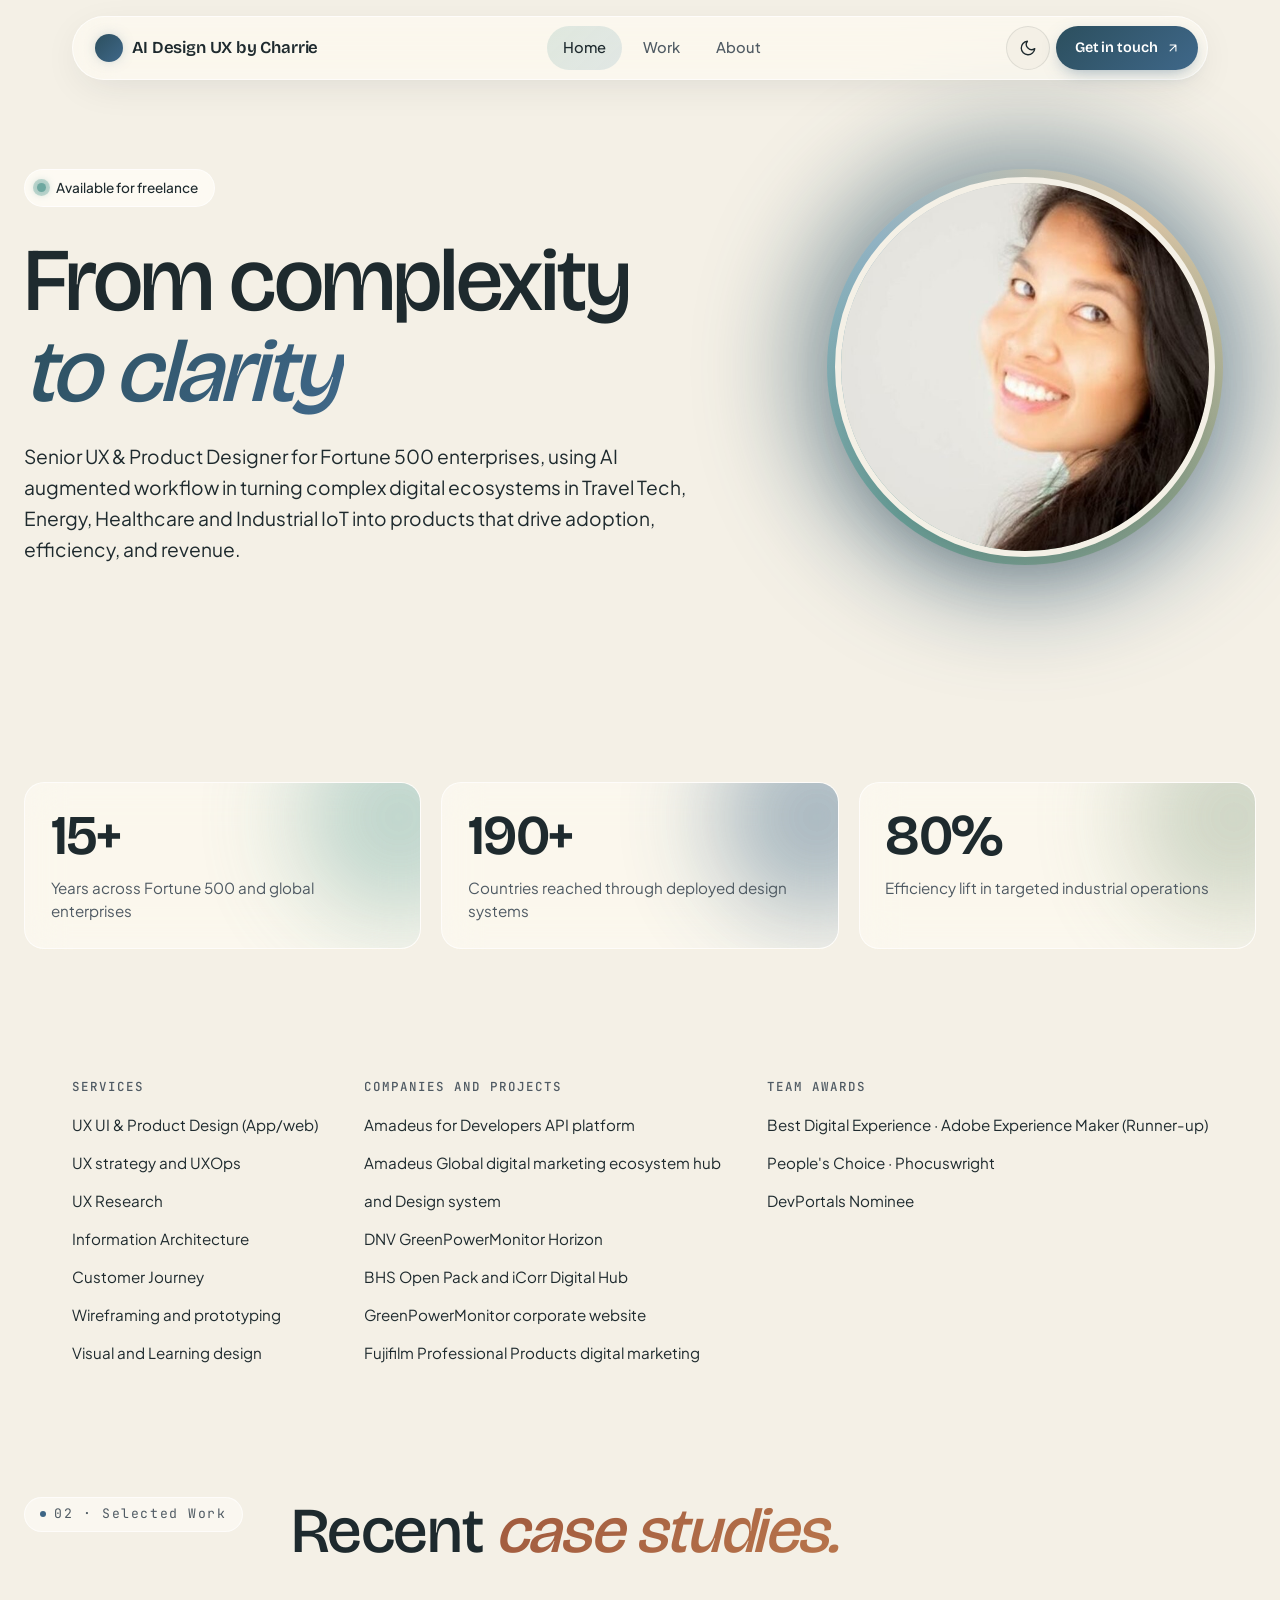
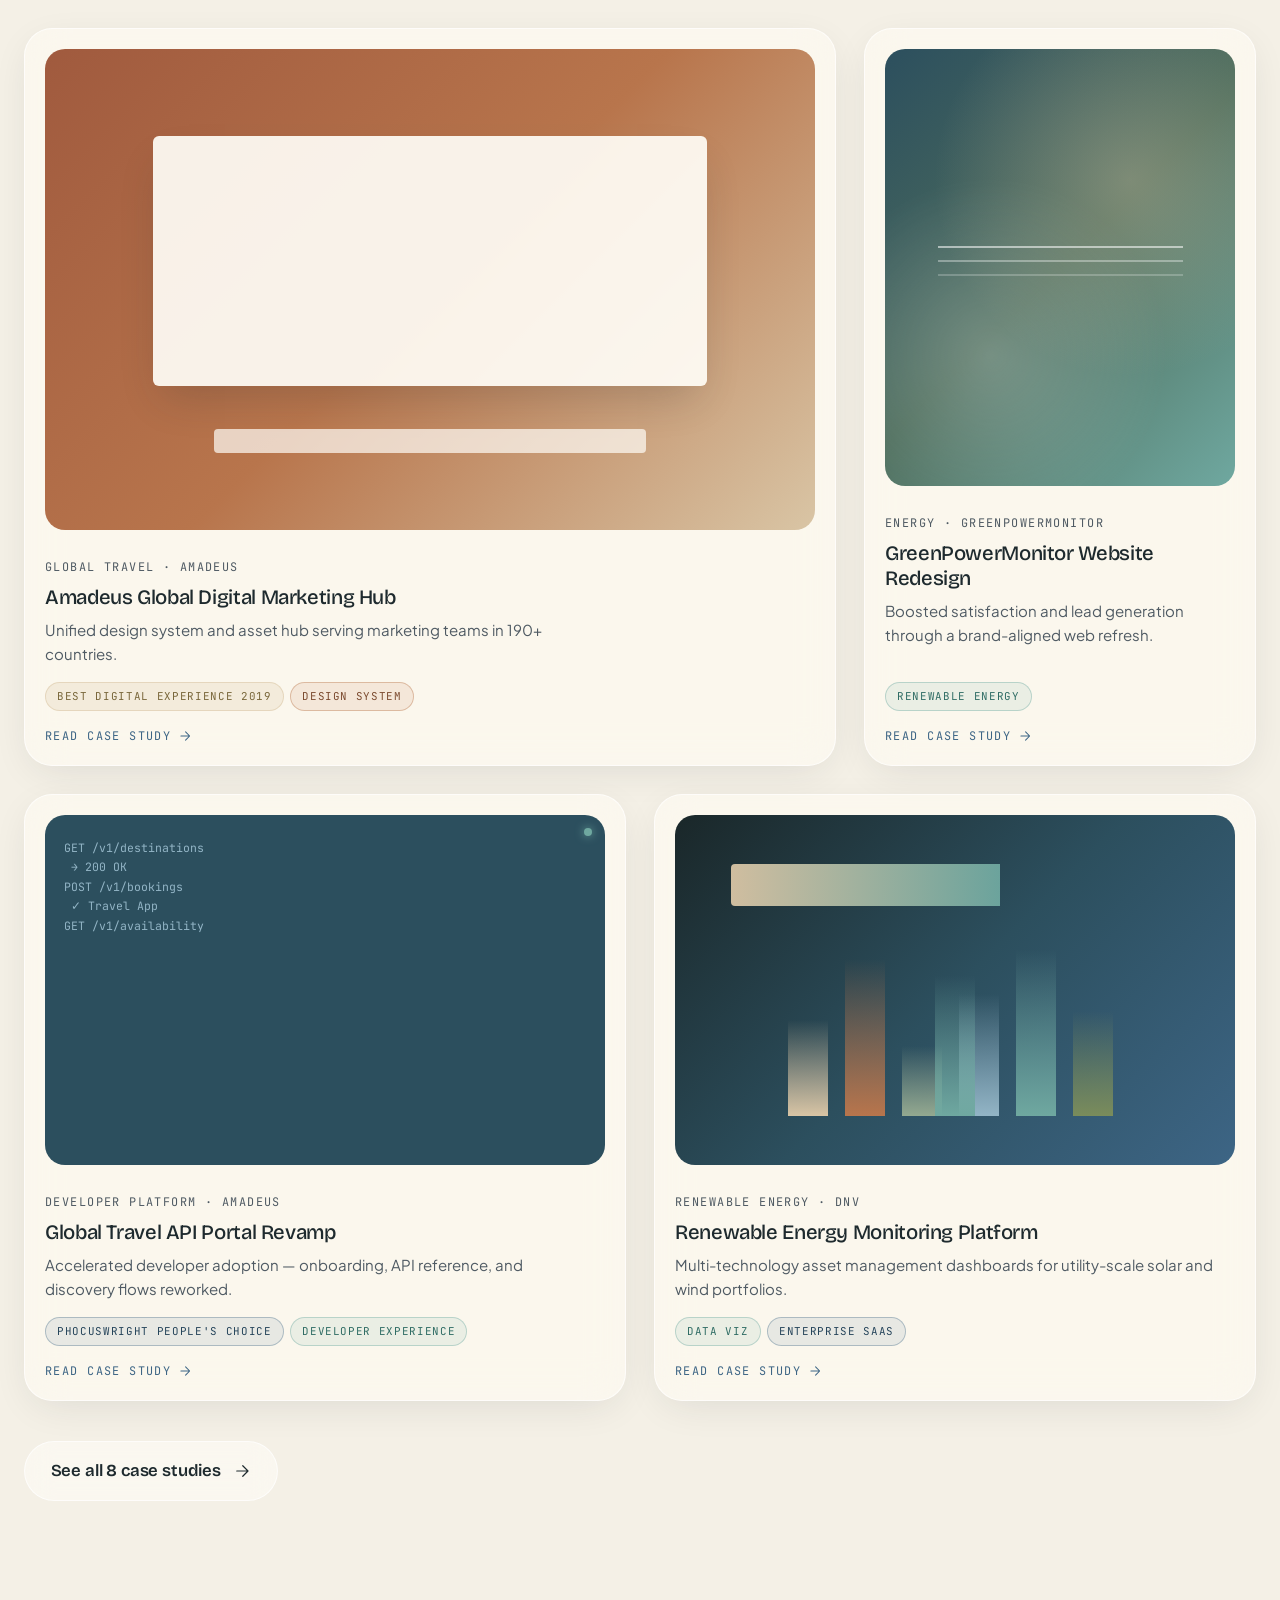
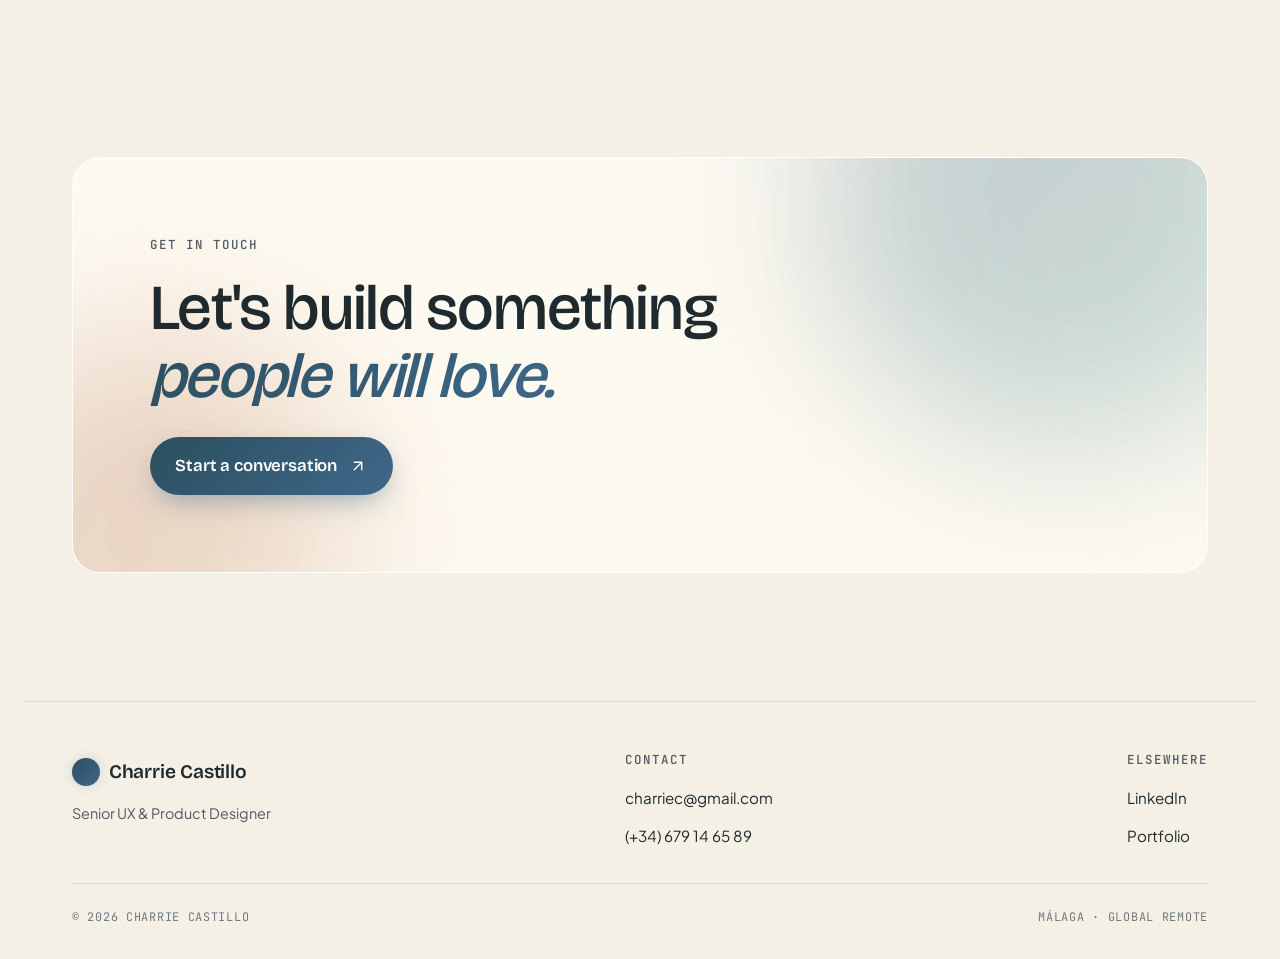
==== index.html @ e8171dae "Add files via upload" ====
<!DOCTYPE html>
<html lang="en">
<head>
<meta charset="UTF-8" />
<meta name="viewport" content="width=device-width, initial-scale=1.0" />
<title>AI Design UX Charrie Castillo — Senior UX & Product Designer</title>
<meta name="description" content="Senior UX & Product Designer. Designing high-impact digital ecosystems for Fortune 500 enterprises: Travel Tech, Energy, and Industrial IoT. Based in Málaga." />
<meta name="theme-color" content="#F4F0E6" />
<link rel="preconnect" href="https://fonts.googleapis.com" />
<link rel="preconnect" href="https://fonts.gstatic.com" crossorigin />
<link href="https://fonts.googleapis.com/css2?family=Bricolage+Grotesque:opsz,wght@12..96,300..800&family=Plus+Jakarta+Sans:ital,wght@0,300..700;1,300..700&family=JetBrains+Mono:wght@400;500&display=swap" rel="stylesheet" />
<link rel="stylesheet" href="styles.css" />
</head>
<body>

<a class="skip-link" href="#main">Skip to main content</a>

<div class="ambient" aria-hidden="true">
  <div class="ambient__blob ambient__blob--1"></div>
  <div class="ambient__blob ambient__blob--2"></div>
  <div class="ambient__blob ambient__blob--3"></div>
  <div class="ambient__blob ambient__blob--4"></div>
</div>

<header class="nav glass" role="banner">
  <div class="nav__inner">
    <a href="index.html" class="brand" aria-label="Charrie Castillo — home">
      <span class="brand__mark" aria-hidden="true"></span>
      <span>AI Design UX by Charrie</span>
    </a>

    <nav class="nav__links" id="primary-nav" aria-label="Primary">
      <a href="index.html" data-route="index.html">Home</a>
      <a href="work.html" data-route="work.html">Work</a>
      <a href="about.html" data-route="about.html">About</a>
    </nav>

    <div class="nav__actions">
      <button class="theme-toggle" type="button" data-theme-toggle aria-label="Toggle dark mode">
        <svg class="moon" viewBox="0 0 24 24" fill="none" stroke="currentColor" stroke-width="1.8" stroke-linecap="round" stroke-linejoin="round" aria-hidden="true"><path d="M21 12.79A9 9 0 1 1 11.21 3 7 7 0 0 0 21 12.79z"/></svg>
        <svg class="sun" viewBox="0 0 24 24" fill="none" stroke="currentColor" stroke-width="1.8" stroke-linecap="round" stroke-linejoin="round" aria-hidden="true"><circle cx="12" cy="12" r="4"/><path d="M12 2v2M12 20v2M4.93 4.93l1.41 1.41M17.66 17.66l1.41 1.41M2 12h2M20 12h2M4.93 19.07l1.41-1.41M17.66 6.34l1.41-1.41"/></svg>
      </button>
      <a class="nav__cta" href="contact.html">
        Get in touch
        <svg viewBox="0 0 24 24" fill="none" stroke="currentColor" stroke-width="1.8" stroke-linecap="round" stroke-linejoin="round" aria-hidden="true"><path d="M7 17L17 7M7 7h10v10"/></svg>
      </a>
      <button class="nav__hamburger" type="button" data-menu-toggle aria-label="Open menu" aria-expanded="false" aria-controls="primary-nav">
        <svg class="icon-menu" viewBox="0 0 24 24" fill="none" stroke="currentColor" stroke-width="1.8" stroke-linecap="round" aria-hidden="true"><line x1="4" y1="7" x2="20" y2="7"/><line x1="4" y1="12" x2="20" y2="12"/><line x1="4" y1="17" x2="20" y2="17"/></svg>
        <svg class="icon-close" viewBox="0 0 24 24" fill="none" stroke="currentColor" stroke-width="1.8" stroke-linecap="round" aria-hidden="true"><line x1="6" y1="6" x2="18" y2="18"/><line x1="6" y1="18" x2="18" y2="6"/></svg>
      </button>
      
    </div>
  </div>
</header>

<main id="main">

<!-- HERO -->
<section class="hero hero--with-portrait shell" aria-labelledby="hero-title">
  <div>
    <span class="hero__status">
      <span class="pulse" aria-hidden="true"></span>
      Available for freelance
    </span>

    <h1 class="display-xl hero__title" id="hero-title">
      <span class="word">From complexity</span>
      <span class="word grad-text italic">to clarity</span>
    </h1>

    <p class="lead hero__lead">
      Senior UX & Product Designer for Fortune 500 enterprises, using AI augmented workflow in turning complex digital ecosystems in Travel Tech, Energy, Healthcare and Industrial IoT into products that drive adoption, efficiency, and revenue.
    </p>

  </div>

  <div class="portrait">
    <img class="portrait__img" src="charrie.jpg" alt="Portrait of Charrie Castillo" width="380" height="380" />
  </div>
</section>


<!-- FACTS -->
<section class="section shell reveal" aria-labelledby="facts-title">
  </div>

  <div class="facts">
    <div class="fact fact--sea">
      <div class="fact__num">15+</div>
      <div class="fact__label">Years across Fortune 500 and global enterprises</div>
    </div>
    <div class="fact fact--ocean">
      <div class="fact__num">190+</div>
      <div class="fact__label">Countries reached through deployed design systems</div>
    </div>
    <div class="fact fact--sage">
      <div class="fact__num">80%</div>
      <div class="fact__label">Efficiency lift in targeted industrial operations</div>
    </div>
  </div>
</section>


<!-- MARQUEE -->

  <div class="shell">
    <div class="footer__inner">
       <div class="footer__col">
        <span class="eyebrow">Services</span>
          <a>UX UI & Product Design (App/web)</a>
          <a>UX strategy and UXOps</a>
          <a>UX Research</a>
          <a>Information Architecture</a>
          <a>Customer Journey</a>
          <a>Wireframing and prototyping</a>
          <a>Visual and Learning design</a>



      </div>
      <div class="footer__col">
        <span class="eyebrow">Companies and projects</span>
          <a>Amadeus for Developers API platform</a>
          <a>Amadeus Global digital marketing ecosystem hub</a>
          <a>and Design system</a>
          <a>DNV GreenPowerMonitor Horizon</a>
          <a>BHS Open Pack and iCorr Digital Hub</a>
          <a>GreenPowerMonitor corporate website</a>
          <a>Fujifilm Professional Products digital marketing</a>
      </div>

            <div class="footer__col">
        <span class="eyebrow">Team awards</span>
          <a>Best Digital Experience · Adobe Experience Maker (Runner-up)</a>
          <a>People's Choice · Phocuswright </a>
          <a>DevPortals Nominee</a>

      </div>

    </div>
</div>

<!-- SELECTED WORK -->
<section class="section shell reveal" aria-labelledby="work-title">
  <div class="section-head">
    <div class="section-head__num">02 · Selected Work</div>
    <div class="section-head__text">
      <h2 class="display-l" id="work-title">Recent <span class="grad-text--earth italic">case studies.</span></h2>
    </div>
  </div>

  <div class="work-grid">

    <a class="work-card work-card--wide" href="work/amadeus-marketing.html" aria-label="Read case study: Amadeus Global Digital Marketing Hub">
      <div class="work-card__preview pv-amadeus-marketing" aria-hidden="true"></div>
      <p class="work-card__cat">Global Travel · Amadeus</p>
      <h3 class="work-card__title">Amadeus Global Digital Marketing Hub</h3>
      <p class="work-card__desc">Unified design system and asset hub serving marketing teams in 190+ countries.</p>
      <div class="work-card__tags">
        <span class="tag tag--sand">Best Digital Experience 2019</span>
        <span class="tag tag--clay">Design System</span>
      </div>
      <span class="work-card__cta">Read case study <svg viewBox="0 0 24 24" fill="none" stroke="currentColor" stroke-width="1.8" stroke-linecap="round" stroke-linejoin="round" aria-hidden="true"><path d="M5 12h14M13 5l7 7-7 7"/></svg></span>
    </a>

    <a class="work-card work-card--narrow" href="work/gpm-website.html" aria-label="Read case study: GreenPowerMonitor Website Redesign">
      <div class="work-card__preview pv-gpm" aria-hidden="true"></div>
      <p class="work-card__cat">Energy · GreenPowerMonitor</p>
      <h3 class="work-card__title">GreenPowerMonitor Website Redesign</h3>
      <p class="work-card__desc">Boosted satisfaction and lead generation through a brand-aligned web refresh.</p>
      <div class="work-card__tags">
        <span class="tag tag--sea">Renewable Energy</span>
      </div>
      <span class="work-card__cta">Read case study <svg viewBox="0 0 24 24" fill="none" stroke="currentColor" stroke-width="1.8" stroke-linecap="round" stroke-linejoin="round" aria-hidden="true"><path d="M5 12h14M13 5l7 7-7 7"/></svg></span>
    </a>

    <a class="work-card work-card--half" href="work/amadeus-api-portal.html" aria-label="Read case study: Amadeus Travel API Portal">
      <div class="work-card__preview pv-api" aria-hidden="true"></div>
      <p class="work-card__cat">Developer Platform · Amadeus</p>
      <h3 class="work-card__title">Global Travel API Portal Revamp</h3>
      <p class="work-card__desc">Accelerated developer adoption — onboarding, API reference, and discovery flows reworked.</p>
      <div class="work-card__tags">
        <span class="tag tag--ocean">Phocuswright People's Choice</span>
        <span class="tag tag--sea">Developer Experience</span>
      </div>
      <span class="work-card__cta">Read case study <svg viewBox="0 0 24 24" fill="none" stroke="currentColor" stroke-width="1.8" stroke-linecap="round" stroke-linejoin="round" aria-hidden="true"><path d="M5 12h14M13 5l7 7-7 7"/></svg></span>
    </a>

    <a class="work-card work-card--half" href="work/dnv-monitoring.html" aria-label="Read case study: DNV Renewable Energy Monitoring Platform">
      <div class="work-card__preview pv-dashboard" aria-hidden="true"></div>
      <p class="work-card__cat">Renewable Energy · DNV</p>
      <h3 class="work-card__title">Renewable Energy Monitoring Platform</h3>
      <p class="work-card__desc">Multi-technology asset management dashboards for utility-scale solar and wind portfolios.</p>
      <div class="work-card__tags">
        <span class="tag tag--sea">Data Viz</span>
        <span class="tag tag--ocean">Enterprise SaaS</span>
      </div>
      <span class="work-card__cta">Read case study <svg viewBox="0 0 24 24" fill="none" stroke="currentColor" stroke-width="1.8" stroke-linecap="round" stroke-linejoin="round" aria-hidden="true"><path d="M5 12h14M13 5l7 7-7 7"/></svg></span>
    </a>

  </div>

  <p style="margin-top:2.5rem;">
    <a class="btn btn--ghost" href="work.html" data-magnetic>
      See all 8 case studies
      <svg viewBox="0 0 24 24" fill="none" stroke="currentColor" stroke-width="1.6" stroke-linecap="round" stroke-linejoin="round" aria-hidden="true"><path d="M5 12h14M13 5l7 7-7 7"/></svg>
    </a>
  </p>
</section>

<!-- CTA -->
<section class="shell" aria-labelledby="cta-title">
  <div class="cta reveal">
    <div class="cta__inner">
      <p class="eyebrow" style="margin-bottom:1.25rem;">Get in touch</p>
      <h2 class="display-l cta__title" id="cta-title">Let's build something <span class="grad-text italic">people will love.</span></h2>
      <a class="btn btn--primary" href="contact.html" data-magnetic>
        Start a conversation
        <svg viewBox="0 0 24 24" fill="none" stroke="currentColor" stroke-width="1.8" stroke-linecap="round" stroke-linejoin="round" aria-hidden="true"><path d="M7 17L17 7M7 7h10v10"/></svg>
      </a>
    </div>
  </div>
</section>

</main>

<footer class="footer" role="contentinfo">
  <div class="shell">
    <div class="footer__inner">
      <div class="footer__brand-block">
        <div class="brand"><span class="brand__mark" aria-hidden="true"></span><span>Charrie Castillo</span></div>
        <p class="footer__role">Senior UX &amp; Product Designer</p>
      </div>
      <div class="footer__col">
        <span class="eyebrow">Contact</span>
        <a href="mailto:charriec@gmail.com">charriec@gmail.com</a>
        <a href="tel:+34679146589">(+34) 679 14 65 89</a>
      </div>
      <div class="footer__col">
        <span class="eyebrow">Elsewhere</span>
        <a href="#" target="_blank" rel="noopener">LinkedIn</a>
        <a href="work.html">Portfolio</a>
      </div>
    </div>
    <div class="footer__bottom">
      <span>© 2026 Charrie Castillo</span>
      <span>Málaga · Global Remote</span>
    </div>
  </div>
</footer>

<script src="script.js" defer></script>
</body>
</html>
---- styles.css ----
/* =========================================================
   Charrie Castillo — Portfolio (Complete edition)
   Consistent 48/32/24px gutters · accessibility · header CTA
   · case study layout · before/after comparison
   ========================================================= */

/* ---------- Reset & base ---------- */
*, *::before, *::after { box-sizing: border-box; }
* { margin: 0; padding: 0; }

html { scroll-behavior: smooth; -webkit-text-size-adjust: 100%; }
body {
  font-family: var(--font-body);
  font-size: 17px;
  line-height: 1.55;
  color: var(--ink);
  background: var(--bg);
  -webkit-font-smoothing: antialiased;
  -moz-osx-font-smoothing: grayscale;
  text-rendering: optimizeLegibility;
  transition: background var(--t-med) ease, color var(--t-med) ease;
  overflow-x: hidden;
  min-height: 100vh;
  position: relative;
  padding: 0px 24px;

}

img, svg { display: block; max-width: 100%; }
a { color: inherit; text-decoration: none; }
button { font: inherit; color: inherit; background: none; border: 0; cursor: pointer; }

::selection { background: var(--c-sea-green); color: #fff; }

/* ---------- Accessibility: focus rings + skip link ---------- */
*:focus { outline: none; }
*:focus-visible {
  outline: 3px solid var(--c-ocean);
  outline-offset: 3px;
  border-radius: 6px;
}
[data-theme="dark"] *:focus-visible {
  outline-color: var(--c-sky-soft);
}

.skip-link {
  position: absolute;
  top: -100px;
  left: var(--gutter);
  z-index: 100;
  padding: 0.75rem 1.25rem;
  background: var(--ink);
  color: var(--bg);
  font-family: var(--font-display);
  font-weight: 600;
  font-size: 0.95rem;
  border-radius: 999px;
  transition: top 200ms var(--ease);
}
.skip-link:focus { top: 1rem; }

.sr-only {
  position: absolute;
  width: 1px;
  height: 1px;
  padding: 0;
  margin: -1px;
  overflow: hidden;
  clip: rect(0,0,0,0);
  white-space: nowrap;
  border: 0;
}

/* ---------- Design tokens ---------- */
:root {
  /* Surfaces */
  --bg: #F4F0E6;
  --bg-soft: #E8E2D2;
  --ink: #1E2A2E;
  --ink-muted: #4F5A63;   /* darkened from #5C6770 for AA contrast on small text */
  --ink-faint: #6F7A82;   /* darkened from #9CA5AB for AA contrast */
  --rule: rgba(30, 42, 46, 0.10);

  /* Glass */
  --glass: rgba(255, 253, 247, 0.55);
  --glass-strong: rgba(255, 253, 247, 0.78);
  --glass-border: rgba(255, 255, 255, 0.7);
  --glass-shadow: 0 10px 40px -10px rgba(30, 42, 46, 0.12);

  /* Coastal + earth palette */
  --c-deep-sea:  #2C4F5E;
  --c-ocean:     #3D6585;
  --c-sky-soft:  #93B5C6;
  --c-sea-green: #6FA8A0;
  --c-sage:      #94A990;
  --c-forest:    #4E6E5D;
  --c-moss:      #7A8C5B;
  --c-clay:      #B8754C;
  --c-terracotta:#A05A3E;
  --c-sand:      #D9C5A5;
  --c-stone:     #B5B0A1;

  /* Semantic */
  --accent: #3D6585;
  --accent-warm: #B8754C;
  --accent-soft: #6FA8A0;

  /* Gradients */
  --grad-coast:  linear-gradient(135deg, #2C4F5E 0%, #3D6585 45%, #6FA8A0 100%);
  --grad-sea:    linear-gradient(135deg, #3D6585 0%, #6FA8A0 100%);
  --grad-forest: linear-gradient(135deg, #4E6E5D 0%, #94A990 100%);
  --grad-earth:  linear-gradient(135deg, #A05A3E 0%, #B8754C 50%, #D9C5A5 100%);
  --grad-dusk:   linear-gradient(135deg, #2C4F5E 0%, #6FA8A0 50%, #D9C5A5 100%);

  /* Type */
  --font-display: 'Bricolage Grotesque', system-ui, sans-serif;
  --font-body: 'Plus Jakarta Sans', system-ui, sans-serif;
  --font-mono: 'JetBrains Mono', ui-monospace, monospace;

  /* Layout — CONSISTENT GUTTERS: 24px mobile, 32px tablet, 48px desktop */
  --max-w: 1440px;
  --gutter: 1.5rem; /* 24px mobile baseline */
  --section-y: 4rem;
  --radius: 20px;
  --radius-sm: 12px;
  --radius-lg: 28px;
  --touch-min: 44px; /* WCAG touch target */

  /* Motion */
  --t-fast: 200ms;
  --t-med: 450ms;
  --t-slow: 800ms;
  --ease: cubic-bezier(0.22, 1, 0.36, 1);
  --ease-liquid: cubic-bezier(0.65, 0, 0.35, 1);
}

@media (min-width: 640px) {
  :root {
    --gutter: 2rem;       /* 32px tablet */
    --section-y: 6rem;
  }
}
@media (min-width: 1024px) {
  :root {
    --gutter: 3rem;       /* 48px desktop */
    --section-y: 8rem;
  }
}

[data-theme="dark"] {
  --bg: #0F1A1C;
  --bg-soft: #1A2729;
  --ink: #E8E4D9;
  --ink-muted: #B8C0BD;   /* lightened from #A0AAA5 for AA contrast */
  --ink-faint: #889094;   /* lightened from #6B7378 for AA contrast */
  --rule: rgba(255, 255, 255, 0.10);

  --glass: rgba(255, 255, 255, 0.05);
  --glass-strong: rgba(255, 255, 255, 0.08);
  --glass-border: rgba(255, 255, 255, 0.12);
  --glass-shadow: 0 10px 40px -10px rgba(0, 0, 0, 0.5);
}

/* ---------- Ambient blobs ---------- */
.ambient {
  position: fixed;
  inset: 0;
  z-index: -1;
  overflow: hidden;
  pointer-events: none;
}
.ambient::before {
  content: '';
  position: absolute;
  inset: 0;
  background: var(--bg);
  z-index: 1;
}
.ambient__blob {
  position: absolute;
  border-radius: 50%;
  filter: blur(110px);
  opacity: 0.42;
  will-change: transform;
}
[data-theme="dark"] .ambient__blob {
  opacity: 0.40;
  filter: blur(130px);
  mix-blend-mode: screen;
}
.ambient__blob--1 { width: 640px; height: 640px; top: -12%; left: -10%; background: var(--c-sea-green); animation: drift-a 32s var(--ease-liquid) infinite; }
.ambient__blob--2 { width: 540px; height: 540px; top: 30%; right: -15%; background: var(--c-ocean); animation: drift-b 36s var(--ease-liquid) infinite; }
.ambient__blob--3 { width: 480px; height: 480px; bottom: -10%; left: 25%; background: var(--c-sage); animation: drift-c 40s var(--ease-liquid) infinite; }
.ambient__blob--4 { width: 380px; height: 380px; top: 55%; left: 5%; background: var(--c-clay); animation: drift-d 34s var(--ease-liquid) infinite; opacity: 0.28; }
[data-theme="dark"] .ambient__blob--4 { opacity: 0.30; }

@keyframes drift-a {
  0%, 100% { transform: translate(0, 0) scale(1); }
  33% { transform: translate(80px, 120px) scale(1.1); }
  66% { transform: translate(-40px, 60px) scale(0.95); }
}
@keyframes drift-b {
  0%, 100% { transform: translate(0, 0) scale(1); }
  50% { transform: translate(-100px, 80px) scale(1.15); }
}
@keyframes drift-c {
  0%, 100% { transform: translate(0, 0) scale(1); }
  40% { transform: translate(60px, -80px) scale(0.9); }
  70% { transform: translate(-80px, -40px) scale(1.1); }
}
@keyframes drift-d {
  0%, 100% { transform: translate(0, 0) scale(1); }
  50% { transform: translate(60px, -100px) scale(1.2); }
}

/* ---------- Typography ---------- */
.display-xl {
  font-family: var(--font-display);
  font-weight: 500;
  font-size: clamp(2.25rem, 7vw, 6rem);
  line-height: 1.02;
  letter-spacing: -0.025em;
  font-variation-settings: "opsz" 96, "wdth" 100;
  text-wrap: balance;
  overflow-wrap: break-word;
  hyphens: auto;
}
.display-l {
  font-family: var(--font-display);
  font-weight: 500;
  font-size: clamp(1.75rem, 5vw, 4rem);
  line-height: 1.05;
  letter-spacing: -0.022em;
  font-variation-settings: "opsz" 72, "wdth" 100;
  text-wrap: balance;
  overflow-wrap: break-word;
}
.display-m {
  font-family: var(--font-display);
  font-weight: 500;
  font-size: clamp(1.5rem, 3.2vw, 2.25rem);
  line-height: 1.15;
  letter-spacing: -0.018em;
  font-variation-settings: "opsz" 32, "wdth" 100;
  text-wrap: balance;
  overflow-wrap: break-word;
}

.italic {
  font-style: italic;
  font-variation-settings: "opsz" 96, "wdth" 100;
  padding-inline-end: 0.08em;
}

.grad-text {
  background: var(--grad-coast);
  background-size: 200% 200%;
  -webkit-background-clip: text;
  background-clip: text;
  -webkit-text-fill-color: transparent;
  color: transparent;
  animation: grad-shift 14s ease infinite;
}
@keyframes grad-shift {
  0%, 100% { background-position: 0% 50%; }
  50% { background-position: 100% 50%; }
}
.grad-text--sea { background: var(--grad-sea); background-size: 200% 200%; -webkit-background-clip: text; background-clip: text; -webkit-text-fill-color: transparent; color: transparent; animation: grad-shift 14s ease infinite; }
.grad-text--earth { background: var(--grad-earth); background-size: 200% 200%; -webkit-background-clip: text; background-clip: text; -webkit-text-fill-color: transparent; color: transparent; animation: grad-shift 14s ease infinite; }
.grad-text--forest { background: var(--grad-forest); background-size: 200% 200%; -webkit-background-clip: text; background-clip: text; -webkit-text-fill-color: transparent; color: transparent; animation: grad-shift 14s ease infinite; }

.eyebrow {
  font-family: var(--font-mono);
  font-size: 0.78rem;
  font-weight: 500;
  letter-spacing: 0.16em;
  text-transform: uppercase;
  color: var(--ink-muted);
}
.lead {
  font-size: clamp(1.0625rem, 1.5vw, 1.3rem);
  line-height: 1.6;
  color: var(--ink);
  font-weight: 400;
  max-width: 60ch;
}

p { overflow-wrap: break-word; }

/* ---------- Layout primitives ---------- */
.shell { max-width: var(--max-w); margin: 0 auto; padding: 0 var(--gutter); position: relative; }
.section { padding: var(--section-y) 0; position: relative; }

main { display: block; }

/* ---------- Glass ---------- */
.glass {
  background: var(--glass);
  backdrop-filter: blur(20px) saturate(160%);
  -webkit-backdrop-filter: blur(20px) saturate(160%);
  border: 1px solid var(--glass-border);
  border-radius: var(--radius);
  box-shadow: var(--glass-shadow);
}

/* ---------- Nav ---------- */
.nav {
  position: sticky;
  top: 1rem;
  z-index: 50;
  margin: 1rem var(--gutter) 0;
  border-radius: 999px;
}
.nav__inner {
  display: flex;
  align-items: center;
  justify-content: space-between;
  gap: 0.75rem;
  padding: 0.55rem 0.55rem 0.55rem 1.4rem;
  max-width: var(--max-w);
  margin: 0 auto;
  position: relative;
}
.brand {
  font-family: var(--font-display);
  font-size: 1.05rem;
  font-weight: 600;
  letter-spacing: -0.01em;
  display: inline-flex;
  align-items: center;
  gap: 0.55rem;
  flex-shrink: 0;
  padding: 0.3rem 0;
  min-height: var(--touch-min);
}
.brand__mark {
  width: 28px; height: 28px;
  border-radius: 50%;
  background: var(--grad-coast);
  background-size: 200% 200%;
  animation: grad-shift 10s ease infinite;
  box-shadow: 0 0 14px -4px rgba(61, 101, 133, 0.5);
  flex-shrink: 0;
}

.nav__links { display: flex; gap: 0.3rem; align-items: center; }
.nav__links a {
  font-size: 0.92rem;
  font-weight: 500;
  color: var(--ink-muted);
  padding: 0.6rem 1rem;
  min-height: var(--touch-min);
  display: inline-flex;
  align-items: center;
  border-radius: 999px;
  transition: color var(--t-fast), background var(--t-fast);
}
.nav__links a:hover { color: var(--ink); background: var(--glass-strong); }
.nav__links a.active,
.nav__links a[aria-current="page"] {
  color: var(--ink);
  background: linear-gradient(135deg, rgba(111,168,160,0.20), rgba(147,181,198,0.25));
}

.nav__actions { display: flex; gap: 0.4rem; align-items: center; flex-shrink: 0; }

/* Header CTA — "Get in touch" */
.nav__cta {
  display: inline-flex;
  align-items: center;
  gap: 0.5rem;
  padding: 0.6rem 1.15rem;
  min-height: var(--touch-min);
  border-radius: 999px;
  background: var(--grad-coast);
  background-size: 200% 200%;
  animation: grad-shift 12s ease infinite;
  color: #fff;
  font-family: var(--font-display);
  font-size: 0.9rem;
  font-weight: 600;
  letter-spacing: -0.005em;
  box-shadow: 0 6px 18px -6px rgba(61, 101, 133, 0.55);
  transition: transform var(--t-fast) var(--ease), box-shadow var(--t-fast);
}
.nav__cta:hover {
  transform: translateY(-1px);
  box-shadow: 0 10px 24px -6px rgba(61, 101, 133, 0.7);
}
.nav__cta:active { transform: translateY(0); }
.nav__cta svg { width: 14px; height: 14px; flex-shrink: 0; }
.nav__cta[aria-current="page"] { box-shadow: 0 6px 18px -6px rgba(61, 101, 133, 0.55), 0 0 0 2px rgba(61, 101, 133, 0.25); }

/* Action buttons — 44×44 touch targets */
.theme-toggle, .nav__hamburger {
  display: inline-flex;
  align-items: center;
  justify-content: center;
  width: var(--touch-min);
  height: var(--touch-min);
  border-radius: 50%;
  background: var(--bg);
  border: 1px solid var(--rule);
  color: var(--ink);
  transition: transform var(--t-fast) var(--ease), background var(--t-fast);
}
.theme-toggle:hover, .nav__hamburger:hover { background: var(--bg-soft); }
.theme-toggle:hover { transform: scale(1.06) rotate(12deg); }
.theme-toggle:active, .nav__hamburger:active { transform: scale(0.94); }
.theme-toggle svg, .nav__hamburger svg { width: 18px; height: 18px; }
.theme-toggle .sun { display: none; }
.theme-toggle .moon { display: block; }
[data-theme="dark"] .theme-toggle .sun { display: block; color: var(--c-sand); }
[data-theme="dark"] .theme-toggle .moon { display: none; }

.nav__hamburger { display: none; }
.nav__hamburger .icon-close { display: none; }
body[data-menu-open] .nav__hamburger .icon-menu { display: none; }
body[data-menu-open] .nav__hamburger .icon-close { display: block; }

/* CTA inside mobile menu (shown only on mobile when menu is open) */
.nav__menu-cta { display: none; }

/* ---------- Mobile nav ---------- */
@media (max-width: 880px) {
  .nav__cta { display: none; } /* hidden in desktop nav, shown inside menu instead */
  .nav__hamburger { display: inline-flex; }

  .nav__links {
    position: absolute;
    top: calc(100% + 0.6rem);
    left: 0;
    right: 0;
    flex-direction: column;
    gap: 0.2rem;
    padding: 0.7rem;
    background: var(--glass-strong);
    backdrop-filter: blur(28px) saturate(180%);
    -webkit-backdrop-filter: blur(28px) saturate(180%);
    border: 1px solid var(--glass-border);
    border-radius: 24px;
    box-shadow: var(--glass-shadow);
    visibility: hidden;
    opacity: 0;
    transform: translateY(-10px);
    transition: opacity 280ms var(--ease), transform 280ms var(--ease), visibility 0s 280ms;
    pointer-events: none;
  }
  body[data-menu-open] .nav__links {
    visibility: visible;
    opacity: 1;
    transform: translateY(0);
    transition: opacity 280ms var(--ease), transform 280ms var(--ease), visibility 0s;
    pointer-events: auto;
  }
  .nav__links a {
    display: flex;
    width: 100%;
    padding: 0.9rem 1.1rem;
    font-size: 1rem;
    text-align: left;
    border-radius: 14px;
  }
  /* CTA shows inside menu on mobile */
  .nav__menu-cta {
    display: inline-flex;
    margin: 0.5rem 0.3rem 0.3rem;
    justify-content: center;
    text-align: center;
    padding: 0.9rem 1.2rem;
    border-radius: 999px;
    background: var(--grad-coast);
    background-size: 200% 200%;
    animation: grad-shift 12s ease infinite;
    color: #fff;
    font-family: var(--font-display);
    font-size: 1rem;
    font-weight: 600;
    align-items: center;
    gap: 0.5rem;
  }
  .nav__menu-cta svg { width: 16px; height: 16px; flex-shrink: 0; }

  .nav__inner { padding-left: 1.1rem; padding-right: 0.55rem; gap: 0.5rem; }
  .brand { font-size: 0.98rem; }
}

/* ---------- Hero ---------- */
.hero {
  padding: clamp(2.5rem, 7vw, 6rem) 0;
  position: relative;
}
.hero--with-portrait {
  display: grid;
  grid-template-columns: 1fr;
  gap: clamp(2.5rem, 5vw, 4rem);
  align-items: center;
}
@media (min-width: 900px) {
  .hero--with-portrait { grid-template-columns: 1.5fr 1fr; gap: clamp(3rem, 6vw, 5rem); }
}

.hero__status {
  display: inline-flex;
  align-items: center;
  gap: 0.6rem;
  padding: 0.45rem 1rem 0.45rem 0.75rem;
  margin-bottom: 1.75rem;
  background: var(--glass-strong);
  backdrop-filter: blur(14px);
  -webkit-backdrop-filter: blur(14px);
  border: 1px solid var(--glass-border);
  border-radius: 999px;
  font-size: 0.85rem;
  font-weight: 500;
  color: var(--ink);
  max-width: 100%;
}
.hero__status .pulse {
  width: 9px; height: 9px; border-radius: 50%;
  background: var(--c-sea-green);
  position: relative;
  box-shadow: 0 0 10px var(--c-sea-green);
  flex-shrink: 0;
}
.hero__status .pulse::after {
  content: '';
  position: absolute; inset: -4px;
  border-radius: 50%;
  background: var(--c-sea-green);
  opacity: 0.4;
  animation: pulse 2.4s ease-out infinite;
}
@keyframes pulse {
  0% { transform: scale(0.7); opacity: 0.5; }
  100% { transform: scale(2.8); opacity: 0; }
}

.hero__title { margin-bottom: 1.5rem; }
.hero__title .word { display: inline-block; }
.js-ready .hero__title .word {
  opacity: 0;
  transform: translateY(50px);
  animation: rise 1000ms var(--ease) forwards;
}
.js-ready .hero__title .word:nth-child(1) { animation-delay: 100ms; }
.js-ready .hero__title .word:nth-child(2) { animation-delay: 240ms; }
.js-ready .hero__title .word:nth-child(3) { animation-delay: 380ms; }
.js-ready .hero__title .word:nth-child(4) { animation-delay: 520ms; }
@keyframes rise { to { opacity: 1; transform: translateY(0); } }

.hero__lead { font-weight: 400; }
.js-ready .hero__lead { opacity: 0; animation: fade 800ms var(--ease) 700ms forwards; }
@keyframes fade { to { opacity: 1; } }

.hero__meta {
  margin-top: 2.5rem;
  display: flex;
  flex-wrap: wrap;
  gap: 0.7rem;
}
.js-ready .hero__meta { opacity: 0; animation: fade 800ms var(--ease) 900ms forwards; }

.chip {
  display: inline-flex;
  align-items: center;
  gap: 0.5rem;
  padding: 0.55rem 1rem;
  background: var(--glass);
  backdrop-filter: blur(14px);
  -webkit-backdrop-filter: blur(14px);
  border: 1px solid var(--glass-border);
  border-radius: 999px;
  font-size: 0.88rem;
  font-weight: 500;
  color: var(--ink);
}
.chip__dot { width: 8px; height: 8px; border-radius: 50%; flex-shrink: 0; }
.chip__dot--sea    { background: var(--c-sea-green); }
.chip__dot--ocean  { background: var(--c-ocean); }
.chip__dot--sage   { background: var(--c-sage); }
.chip__dot--clay   { background: var(--c-clay); }
.chip__dot--forest { background: var(--c-forest); }
.chip__dot--sky    { background: var(--c-sky-soft); }

/* ---------- Portrait ---------- */
.portrait {
  position: relative;
  width: 100%;
  max-width: 380px;
  aspect-ratio: 1;
  justify-self: center;
  border-radius: 50%;
  isolation: isolate;
}
.portrait::before {
  content: '';
  position: absolute;
  inset: -10%;
  border-radius: 50%;
  background: var(--grad-coast);
  background-size: 200% 200%;
  animation: grad-shift 16s ease infinite;
  filter: blur(50px);
  opacity: 0.55;
  z-index: -2;
}
.portrait::after {
  content: '';
  position: absolute;
  inset: -8px;
  border-radius: 50%;
  background: conic-gradient(from 220deg, var(--c-sea-green), var(--c-sky-soft), var(--c-sand), var(--c-sage), var(--c-sea-green));
  z-index: -1;
  animation: spin 22s linear infinite;
}
@keyframes spin { to { transform: rotate(360deg); } }
.portrait__img {
  width: 100%;
  height: 100%;
  object-fit: cover;
  border-radius: 50%;
  border: 6px solid var(--bg);
  box-shadow: 0 30px 60px -20px rgba(30, 42, 46, 0.3);
}
.portrait--lg { max-width: 460px; }

/* ---------- Marquee ---------- */
.marquee {
  margin: clamp(2rem, 5vw, 4rem) 0;
  padding: 1.1rem 0;
  background: var(--grad-dusk);
  background-size: 200% 200%;
  animation: grad-shift 14s ease infinite;
  overflow: hidden;
  border-radius: 8px;
}
.marquee__track {
  display: flex;
  gap: 3rem;
  white-space: nowrap;
  animation: marquee 30s linear infinite;
  font-family: var(--font-display);
  font-weight: 600;
  font-size: clamp(0.95rem, 2vw, 1.5rem);
  color: #fff;
  letter-spacing: -0.01em;
  font-variation-settings: "opsz" 32;
}
.marquee__track span { display: inline-flex; align-items: center; gap: 3rem; }
.marquee__track span::after { content: '✦'; font-size: 0.9em; opacity: 0.7; }
@keyframes marquee { to { transform: translateX(-50%); } }

/* ---------- Section heading ---------- */
.section-head {
  display: grid;
  grid-template-columns: 1fr;
  gap: 1rem;
  margin-bottom: clamp(2.5rem, 5vw, 4rem);
  align-items: end;
}
@media (min-width: 800px) {
  .section-head { grid-template-columns: auto 1fr; gap: 3rem; }
  .section-head__text { max-width: 56ch; }
}
.section-head__num {
  font-family: var(--font-mono);
  font-size: 0.82rem;
  letter-spacing: 0.12em;
  padding: 0.4rem 0.95rem;
  background: var(--glass);
  border: 1px solid var(--glass-border);
  border-radius: 999px;
  display: inline-flex;
  align-items: center;
  gap: 0.5rem;
  align-self: start;
  width: max-content;
  max-width: 100%;
  color: var(--ink-muted);
}
.section-head__num::before {
  content: '';
  width: 6px; height: 6px;
  border-radius: 50%;
  background: var(--accent);
  flex-shrink: 0;
}

/* ---------- Work cards ---------- */
.work-grid {
  display: grid;
  grid-template-columns: 1fr;
  gap: 1.5rem;
}
@media (min-width: 700px) {
  .work-grid { grid-template-columns: repeat(2, 1fr); gap: 1.75rem; }
}
@media (min-width: 1024px) {
  .work-grid { grid-template-columns: repeat(6, 1fr); gap: 1.75rem; }
}

.work-card {
  background: var(--glass);
  backdrop-filter: blur(20px) saturate(160%);
  -webkit-backdrop-filter: blur(20px) saturate(160%);
  border: 1px solid var(--glass-border);
  border-radius: var(--radius-lg);
  padding: 1.25rem;
  box-shadow: var(--glass-shadow);
  transition: transform var(--t-med) var(--ease-liquid), box-shadow var(--t-med);
  display: flex;
  flex-direction: column;
  text-decoration: none;
  color: var(--ink);
  position: relative;
  overflow: hidden;
}
.work-card:hover {
  transform: translateY(-6px);
  box-shadow: 0 28px 60px -20px rgba(30, 42, 46, 0.22);
}
[data-theme="dark"] .work-card:hover {
  box-shadow: 0 28px 60px -20px rgba(0,0,0,0.7), 0 0 0 1px var(--glass-border);
}

@media (min-width: 1024px) {
  .work-card--wide   { grid-column: span 4; }
  .work-card--narrow { grid-column: span 2; }
  .work-card--half   { grid-column: span 3; }
  .work-card--full   { grid-column: span 6; }
}

.work-card__preview {
  aspect-ratio: 16 / 10;
  border-radius: var(--radius);
  overflow: hidden;
  position: relative;
  margin-bottom: 1.25rem;
  background: var(--bg-soft);
}
.work-card--narrow .work-card__preview { aspect-ratio: 4 / 5; }
.work-card--full .work-card__preview { aspect-ratio: 16 / 7; }

.work-card__cat {
  font-family: var(--font-mono);
  font-size: 0.74rem;
  letter-spacing: 0.12em;
  text-transform: uppercase;
  color: var(--ink-muted);
  margin: 0.5rem 0 0.6rem;
}
.work-card__title {
  font-family: var(--font-display);
  font-size: clamp(1.15rem, 1.6vw, 1.55rem);
  font-weight: 500;
  line-height: 1.18;
  letter-spacing: -0.018em;
  margin-bottom: 0.5rem;
  font-variation-settings: "opsz" 24;
  overflow-wrap: break-word;
}
.work-card__desc {
  color: var(--ink-muted);
  font-size: 0.94rem;
  line-height: 1.6;
  margin-bottom: 1rem;
  max-width: 50ch;
}
.work-card__tags {
  display: flex;
  flex-wrap: wrap;
  gap: 0.4rem;
  margin-top: auto;
  margin-bottom: 0.5rem;
}
.work-card__cta {
  font-family: var(--font-mono);
  font-size: 0.74rem;
  letter-spacing: 0.12em;
  text-transform: uppercase;
  color: var(--accent);
  display: inline-flex;
  align-items: center;
  gap: 0.4rem;
  margin-top: 0.5rem;
}
.work-card__cta svg { width: 14px; height: 14px; transition: transform var(--t-med) var(--ease-liquid); }
.work-card:hover .work-card__cta svg { transform: translateX(4px); }
[data-theme="dark"] .work-card__cta { color: var(--c-sky-soft); }

.tag {
  font-family: var(--font-mono);
  font-size: 0.68rem;
  letter-spacing: 0.06em;
  text-transform: uppercase;
  padding: 0.3rem 0.7rem;
  border: 1px solid var(--rule);
  border-radius: 999px;
  color: var(--ink-muted);
  background: var(--bg);
}
.tag--sea    { color: #2F6C64; border-color: rgba(111,168,160,0.40); background: rgba(111,168,160,0.12); }
.tag--ocean  { color: #25445A; border-color: rgba(61,101,133,0.35); background: rgba(61,101,133,0.10); }
.tag--sage   { color: #4F614A; border-color: rgba(148,169,144,0.45); background: rgba(148,169,144,0.18); }
.tag--clay   { color: #7B4A2E; border-color: rgba(184,117,76,0.40); background: rgba(184,117,76,0.12); }
.tag--forest { color: #364E40; border-color: rgba(78,110,93,0.40); background: rgba(78,110,93,0.12); }
.tag--sand   { color: #78663A; border-color: rgba(217,197,165,0.55); background: rgba(217,197,165,0.25); }
[data-theme="dark"] .tag--sea    { color: var(--c-sea-green); }
[data-theme="dark"] .tag--ocean  { color: var(--c-sky-soft); }
[data-theme="dark"] .tag--sage   { color: var(--c-sage); }
[data-theme="dark"] .tag--clay   { color: var(--c-sand); }
[data-theme="dark"] .tag--forest { color: var(--c-sage); }
[data-theme="dark"] .tag--sand   { color: var(--c-sand); }

/* ---------- Project preview compositions (also reused on case study hero) ---------- */
.pv-amadeus-marketing {
  background: var(--grad-earth);
  position: relative;
}
.pv-amadeus-marketing::before {
  content: '';
  position: absolute;
  inset: 18% 14% 30% 14%;
  background: rgba(255,253,247,0.92);
  border-radius: 6px;
  box-shadow: 0 20px 40px -10px rgba(30,42,46,0.2);
}
.pv-amadeus-marketing::after {
  content: '';
  position: absolute;
  inset: auto 22% 16% 22%;
  height: 5%;
  background: rgba(255,253,247,0.7);
  border-radius: 4px;
}

.pv-gpm {
  background: linear-gradient(135deg, #2C4F5E 0%, #4E6E5D 50%, #6FA8A0 100%);
  position: relative;
}
.pv-gpm::before {
  content: '';
  position: absolute;
  inset: 0;
  background:
    radial-gradient(circle at 30% 70%, rgba(255,255,255,0.22), transparent 45%),
    radial-gradient(circle at 70% 30%, rgba(217,197,165,0.35), transparent 50%);
}
.pv-gpm::after {
  content: '';
  position: absolute;
  left: 15%; right: 15%; top: 45%;
  height: 2px;
  background: rgba(255,255,255,0.55);
  box-shadow:
    0 14px 0 rgba(255,255,255,0.35),
    0 28px 0 rgba(255,255,255,0.22);
}

.pv-api {
  background: var(--c-deep-sea);
  color: var(--c-sky-soft);
  font-family: var(--font-mono);
  display: flex;
  align-items: flex-start;
  padding: 1.4rem 1.2rem;
  font-size: 0.72rem;
  line-height: 1.7;
  position: relative;
}
.pv-api::before {
  content: 'GET /v1/destinations\A  → 200 OK\APOST /v1/bookings\A  ✓ Travel App\AGET /v1/availability';
  white-space: pre;
}
.pv-api::after {
  content: '';
  position: absolute;
  top: 0.8rem; right: 0.8rem;
  width: 8px; height: 8px;
  border-radius: 50%;
  background: var(--c-sea-green);
  box-shadow: 0 0 10px var(--c-sea-green);
}

.pv-design-system {
  background: var(--grad-sea);
  display: grid;
  grid-template-columns: repeat(4, 1fr);
  grid-template-rows: repeat(3, 1fr);
  gap: 6px;
  padding: 10%;
}
.pv-design-system span { border-radius: 4px; background: rgba(255,253,247,0.88); }
.pv-design-system span:nth-child(1)  { background: var(--c-sand); }
.pv-design-system span:nth-child(2)  { background: rgba(255,253,247,0.35); }
.pv-design-system span:nth-child(5)  { background: rgba(255,253,247,0.55); }
.pv-design-system span:nth-child(7)  { background: var(--c-clay); }
.pv-design-system span:nth-child(10) { background: rgba(255,253,247,0.45); }
.pv-design-system span:nth-child(11) { background: var(--c-sage); }

.pv-dashboard {
  background: linear-gradient(135deg, #1A2729 0%, #2C4F5E 50%, #3D6585 100%);
  position: relative;
  overflow: hidden;
}
.pv-dashboard::before {
  content: '';
  position: absolute;
  inset: 14% 10% auto 10%;
  height: 12%;
  background: linear-gradient(90deg, var(--c-sand) 0%, var(--c-sea-green) 60%, transparent 60%);
  border-radius: 4px;
  opacity: 0.95;
}
.pv-dashboard::after {
  content: '';
  position: absolute;
  inset: auto 10% 14% 10%;
  height: 50%;
  background:
    linear-gradient(to top, var(--c-sea-green), transparent) bottom/9% 80% no-repeat,
    linear-gradient(to top, var(--c-sand),      transparent) 14% bottom/9% 55% no-repeat,
    linear-gradient(to top, var(--c-clay),      transparent) 28% bottom/9% 90% no-repeat,
    linear-gradient(to top, var(--c-sage),      transparent) 42% bottom/9% 40% no-repeat,
    linear-gradient(to top, var(--c-sky-soft),  transparent) 56% bottom/9% 70% no-repeat,
    linear-gradient(to top, var(--c-sea-green), transparent) 70% bottom/9% 95% no-repeat,
    linear-gradient(to top, var(--c-moss),      transparent) 84% bottom/9% 60% no-repeat;
}

.pv-iot {
  background: linear-gradient(135deg, #2C4F5E 0%, #4E6E5D 50%, #94A990 100%);
  position: relative;
}
.pv-iot::before {
  content: '';
  position: absolute;
  inset: 20%;
  border: 2px dashed rgba(255,253,247,0.4);
  border-radius: 8px;
}
.pv-iot::after {
  content: '';
  position: absolute;
  top: 50%; left: 50%;
  width: 60px; height: 60px;
  border-radius: 50%;
  background: var(--c-sand);
  transform: translate(-50%, -50%);
  box-shadow: 0 0 36px var(--c-sand);
}

.pv-mobile {
  background: linear-gradient(135deg, #3D6585 0%, #93B5C6 100%);
  position: relative;
}
.pv-mobile::before {
  content: '';
  position: absolute;
  top: 12%; left: 50%;
  transform: translateX(-50%);
  width: 28%;
  height: 76%;
  background: var(--bg);
  border-radius: 14px;
  box-shadow: 0 14px 32px -8px rgba(30,42,46,0.4);
}
.pv-mobile::after {
  content: '';
  position: absolute;
  top: 20%; left: 50%;
  transform: translateX(-50%);
  width: 22%;
  height: 14%;
  background: linear-gradient(180deg, var(--c-sea-green) 0%, var(--c-sand) 100%);
  border-radius: 4px;
}

.pv-brand {
  background: var(--grad-earth);
  background-size: 250% 250%;
  animation: grad-shift 14s ease infinite;
  position: relative;
}
.pv-brand::before {
  content: '';
  position: absolute;
  top: 50%; left: 50%;
  width: 38%; height: 38%;
  background: var(--bg);
  border-radius: 50%;
  transform: translate(-50%, -50%);
  box-shadow: 0 16px 36px -6px rgba(30,42,46,0.25);
}
.pv-brand::after {
  content: '';
  position: absolute;
  top: 50%; left: 50%;
  width: 18%; height: 18%;
  background: var(--c-terracotta);
  border-radius: 50%;
  transform: translate(-50%, -50%);
}

/* "Before" preview variants — muted, older-looking */
.pv-before {
  background: linear-gradient(135deg, #C9C5BC 0%, #B5B0A1 100%);
  position: relative;
  filter: saturate(0.4) opacity(0.85);
}
.pv-before::before {
  content: '';
  position: absolute;
  inset: 22% 18% 32% 18%;
  background: rgba(255,253,247,0.6);
  border-radius: 3px;
  box-shadow: 0 8px 16px -6px rgba(30,42,46,0.18);
}
.pv-before::after {
  content: '';
  position: absolute;
  left: 24%; right: 24%; top: 50%;
  height: 1px;
  background: rgba(30,42,46,0.25);
  box-shadow:
    0 8px 0 rgba(30,42,46,0.2),
    0 16px 0 rgba(30,42,46,0.15),
    0 24px 0 rgba(30,42,46,0.1);
}

.pv-before--mobile {
  background: linear-gradient(135deg, #BEC3C6 0%, #98A2A8 100%);
  position: relative;
  filter: saturate(0.5);
}
.pv-before--mobile::before {
  content: '';
  position: absolute;
  top: 12%; left: 50%;
  transform: translateX(-50%);
  width: 28%;
  height: 76%;
  background: rgba(255,253,247,0.55);
  border-radius: 6px;
  border: 1px solid rgba(30,42,46,0.2);
}
.pv-before--mobile::after {
  content: '';
  position: absolute;
  top: 28%; left: 50%;
  transform: translateX(-50%);
  width: 22%;
  height: 32%;
  background: rgba(30,42,46,0.15);
  border-radius: 2px;
}

/* ---------- Button ---------- */
.btn {
  display: inline-flex;
  align-items: center;
  gap: 0.75rem;
  padding: 1rem 1.6rem;
  min-height: var(--touch-min);
  border-radius: 999px;
  font-family: var(--font-display);
  font-size: 1.05rem;
  font-weight: 600;
  letter-spacing: -0.01em;
  transition: transform var(--t-med) var(--ease-liquid), box-shadow var(--t-med);
  position: relative;
  overflow: hidden;
  isolation: isolate;
}
.btn svg { width: 18px; height: 18px; transition: transform var(--t-med) var(--ease-liquid); flex-shrink: 0; }
.btn--primary {
  background: var(--grad-coast);
  background-size: 200% 200%;
  animation: grad-shift 10s ease infinite;
  color: #fff;
  box-shadow: 0 10px 30px -8px rgba(61, 101, 133, 0.55);
}
.btn--primary:hover {
  transform: translateY(-3px) scale(1.02);
  box-shadow: 0 18px 40px -8px rgba(61, 101, 133, 0.7);
}
.btn--primary:hover svg { transform: translate(3px, -3px); }
.btn--ghost {
  background: var(--glass);
  backdrop-filter: blur(14px);
  -webkit-backdrop-filter: blur(14px);
  border: 1px solid var(--glass-border);
  color: var(--ink);
}
.btn--ghost:hover { transform: translateY(-3px); background: var(--glass-strong); }

/* ---------- Facts ---------- */
.facts {
  display: grid;
  grid-template-columns: 1fr;
  gap: 1.25rem;
}
@media (min-width: 700px) { .facts { grid-template-columns: repeat(3, 1fr); } }

.fact {
  padding: 1.6rem;
  background: var(--glass);
  backdrop-filter: blur(20px) saturate(160%);
  -webkit-backdrop-filter: blur(20px) saturate(160%);
  border: 1px solid var(--glass-border);
  border-radius: var(--radius);
  position: relative;
  overflow: hidden;
  transition: transform var(--t-med) var(--ease-liquid);
}
.fact:hover { transform: translateY(-4px); }
.fact::before {
  content: '';
  position: absolute;
  top: -40%; right: -20%;
  width: 200px; height: 200px;
  border-radius: 50%;
  filter: blur(50px);
  opacity: 0.45;
}
.fact--sea::before    { background: var(--c-sea-green); }
.fact--ocean::before  { background: var(--c-ocean); }
.fact--sage::before   { background: var(--c-sage); }
.fact--clay::before   { background: var(--c-clay); }
.fact__num {
  font-family: var(--font-display);
  font-size: clamp(2rem, 5vw, 3.5rem);
  font-weight: 600;
  line-height: 1;
  margin-bottom: 0.7rem;
  letter-spacing: -0.03em;
  font-variation-settings: "opsz" 72;
}
.fact__label {
  font-size: 0.95rem;
  color: var(--ink-muted);
  position: relative;
  z-index: 1;
}

/* ---------- Experience ---------- */
.experience-list { display: flex; flex-direction: column; gap: 1.25rem; }
.experience-item {
  display: grid;
  grid-template-columns: 1fr;
  gap: 1rem;
  padding: 1.6rem;
  background: var(--glass);
  backdrop-filter: blur(20px) saturate(160%);
  -webkit-backdrop-filter: blur(20px) saturate(160%);
  border: 1px solid var(--glass-border);
  border-radius: var(--radius);
  position: relative;
  border-left: 4px solid var(--accent);
  transition: transform var(--t-med) var(--ease-liquid);
}
.experience-item:hover { transform: translateX(6px); }
.experience-item--ocean  { border-left-color: var(--c-ocean); }
.experience-item--sea    { border-left-color: var(--c-sea-green); }
.experience-item--sage   { border-left-color: var(--c-sage); }
.experience-item--clay   { border-left-color: var(--c-clay); }
.experience-item--forest { border-left-color: var(--c-forest); }

@media (min-width: 700px) {
  .experience-item { grid-template-columns: 160px 1fr; gap: 2.5rem; align-items: start; }
}
.experience-item__years {
  font-family: var(--font-mono);
  font-size: 0.84rem;
  letter-spacing: 0.05em;
  color: var(--ink-muted);
  padding-top: 0.3rem;
}
.experience-item__role {
  font-family: var(--font-display);
  font-size: 1.3rem;
  font-weight: 500;
  letter-spacing: -0.015em;
  margin-bottom: 0.25rem;
  font-variation-settings: "opsz" 24;
  overflow-wrap: break-word;
}
.experience-item__company { color: var(--ink-muted); font-size: 0.95rem; margin-bottom: 0.7rem; }
.experience-item__desc { color: var(--ink); font-size: 0.97rem; line-height: 1.6; max-width: 60ch; }

/* ---------- About columns ---------- */
.about-cols {
  display: grid;
  grid-template-columns: 1fr;
  gap: 3rem;
}
@media (min-width: 900px) {
  .about-cols { grid-template-columns: 1fr 1fr; gap: 4rem; }
}
.col h3 { font-family: var(--font-display); font-size: 1.5rem; font-weight: 500; margin-bottom: 1.25rem; letter-spacing: -0.015em; font-variation-settings: "opsz" 24; }

.awards { display: flex; flex-direction: column; gap: 0.6rem; }
.award {
  display: flex;
  align-items: center;
  gap: 0.85rem;
  padding: 0.9rem 1.1rem;
  background: var(--glass);
  backdrop-filter: blur(14px);
  -webkit-backdrop-filter: blur(14px);
  border: 1px solid var(--glass-border);
  border-radius: 14px;
  transition: transform var(--t-fast) var(--ease-liquid);
}
.award:hover { transform: translateX(4px); }
.award__star {
  width: 28px; height: 28px;
  display: inline-flex; align-items: center; justify-content: center;
  border-radius: 50%;
  background: var(--grad-coast);
  color: #fff;
  font-size: 0.85rem;
  flex-shrink: 0;
}
.award__text { font-size: 0.93rem; }
.award__year { font-family: var(--font-mono); font-size: 0.78rem; color: var(--ink-muted); margin-right: 0.5rem; }

.toolkit-grid {
  display: grid;
  grid-template-columns: 1fr;
  gap: 1rem;
}
@media (min-width: 700px) { .toolkit-grid { grid-template-columns: 1fr 1fr; } }
.tool-card {
  padding: 1.5rem;
  background: var(--glass);
  backdrop-filter: blur(20px) saturate(160%);
  -webkit-backdrop-filter: blur(20px) saturate(160%);
  border: 1px solid var(--glass-border);
  border-radius: var(--radius);
  position: relative;
  overflow: hidden;
}
.tool-card::before {
  content: '';
  position: absolute;
  top: -50%; left: -20%;
  width: 220px; height: 220px;
  border-radius: 50%;
  filter: blur(60px);
  opacity: 0.40;
}
.tool-card--ai::before      { background: var(--c-ocean); }
.tool-card--design::before  { background: var(--c-sea-green); }
.tool-card--ops::before     { background: var(--c-sage); }
.tool-card--domains::before { background: var(--c-clay); }
.tool-card__label {
  font-family: var(--font-mono);
  font-size: 0.74rem;
  letter-spacing: 0.14em;
  text-transform: uppercase;
  color: var(--ink-muted);
  margin-bottom: 0.7rem;
  position: relative;
}
.tool-card__list { font-size: 0.97rem; line-height: 1.6; color: var(--ink); position: relative; }

/* ---------- Contact page ---------- */
.contact-hero {
  min-height: calc(100vh - 8rem);
  display: flex;
  flex-direction: column;
  justify-content: center;
  padding: clamp(2.5rem, 7vw, 6rem) 0;
}
.contact-links {
  margin-top: 3rem;
  display: grid;
  grid-template-columns: 1fr;
  gap: 1rem;
}
@media (min-width: 700px) { .contact-links { grid-template-columns: 1fr 1fr; } }
.contact-link {
  display: flex;
  flex-direction: column;
  gap: 0.5rem;
  padding: 1.75rem;
  background: var(--glass);
  backdrop-filter: blur(20px) saturate(160%);
  -webkit-backdrop-filter: blur(20px) saturate(160%);
  border: 1px solid var(--glass-border);
  border-radius: var(--radius-lg);
  position: relative;
  overflow: hidden;
  transition: transform var(--t-med) var(--ease-liquid), box-shadow var(--t-med);
}
.contact-link:hover {
  transform: translateY(-6px);
  box-shadow: 0 28px 60px -20px rgba(30,42,46,0.22);
}
.contact-link::before {
  content: '';
  position: absolute;
  top: -40%; right: -20%;
  width: 240px; height: 240px;
  border-radius: 50%;
  filter: blur(60px);
  opacity: 0.45;
  transition: opacity var(--t-med);
}
.contact-link:hover::before { opacity: 0.65; }
.contact-link--email::before    { background: var(--c-sea-green); }
.contact-link--phone::before    { background: var(--c-clay); }
.contact-link--linkedin::before { background: var(--c-ocean); }
.contact-link--location::before { background: var(--c-sage); }
.contact-link__label {
  font-family: var(--font-mono);
  font-size: 0.76rem;
  letter-spacing: 0.14em;
  text-transform: uppercase;
  color: var(--ink-muted);
  position: relative;
}
.contact-link__value {
  font-family: var(--font-display);
  font-size: clamp(1.1rem, 2vw, 1.5rem);
  font-weight: 500;
  line-height: 1.25;
  letter-spacing: -0.015em;
  font-variation-settings: "opsz" 24;
  position: relative;
  padding-right: 3rem;
  overflow-wrap: break-word;
}
.contact-link__arrow {
  position: absolute;
  top: 1.5rem; right: 1.5rem;
  width: 32px; height: 32px;
  display: flex; align-items: center; justify-content: center;
  border-radius: 50%;
  background: var(--bg);
  border: 1px solid var(--rule);
  transition: transform var(--t-med) var(--ease-liquid);
  flex-shrink: 0;
  color: var(--ink-muted);
}
.contact-link:hover .contact-link__arrow { transform: rotate(-45deg) scale(1.1); color: var(--ink); }

/* =========================================================
   CASE STUDY LAYOUT — for individual project pages
   ========================================================= */

/* Back link (top of case study) */
.back-link {
  display: inline-flex;
  align-items: center;
  gap: 0.5rem;
  font-family: var(--font-mono);
  font-size: 0.82rem;
  letter-spacing: 0.08em;
  text-transform: uppercase;
  color: var(--ink-muted);
  padding: 0.5rem 0;
  min-height: var(--touch-min);
  transition: color var(--t-fast);
  margin-bottom: 1.5rem;
}
.back-link:hover { color: var(--ink); }
.back-link svg { width: 16px; height: 16px; transition: transform var(--t-fast) var(--ease-liquid); }
.back-link:hover svg { transform: translateX(-3px); }

/* Case hero (intro) */
.case-hero {
  padding: clamp(2rem, 5vw, 4rem) 0 clamp(2.5rem, 5vw, 4rem);
}
.case-hero__eyebrow {
  margin-bottom: 1.25rem;
  display: flex;
  flex-wrap: wrap;
  gap: 0.5rem;
  align-items: center;
}
.case-hero__title { margin-bottom: 1.25rem; }
.case-hero__sub {
  font-size: clamp(1.0625rem, 1.5vw, 1.3rem);
  line-height: 1.6;
  color: var(--ink-muted);
  max-width: 64ch;
  margin-bottom: 2.5rem;
}

/* Hero image */
.case-image {
  width: 100%;
  aspect-ratio: 16 / 8.5;
  border-radius: var(--radius-lg);
  overflow: hidden;
  position: relative;
  margin: 0 0 clamp(3rem, 6vw, 5rem);
  border: 1px solid var(--glass-border);
  box-shadow: 0 30px 60px -20px rgba(30, 42, 46, 0.2);
}
@media (max-width: 640px) {
  .case-image { aspect-ratio: 4 / 3; border-radius: var(--radius); }
}

/* Case section — alternating layout */
.case-section {
  padding: clamp(2.5rem, 5vw, 4.5rem) 0;
  display: grid;
  grid-template-columns: 1fr;
  gap: clamp(1rem, 3vw, 2rem);
  border-top: 1px solid var(--rule);
}
.case-section:first-of-type { border-top: 0; }

@media (min-width: 880px) {
  .case-section {
    grid-template-columns: minmax(0, 1fr) minmax(0, 1.8fr);
    gap: clamp(2rem, 5vw, 4rem);
  }
}

.case-section__head { position: sticky; top: 6rem; align-self: start; }
.case-section__num {
  font-family: var(--font-mono);
  font-size: 0.84rem;
  letter-spacing: 0.14em;
  text-transform: uppercase;
  color: var(--accent);
  margin-bottom: 0.6rem;
  display: block;
}
[data-theme="dark"] .case-section__num { color: var(--c-sky-soft); }
.case-section__title {
  font-family: var(--font-display);
  font-size: clamp(1.5rem, 2.6vw, 2.1rem);
  font-weight: 500;
  letter-spacing: -0.018em;
  line-height: 1.15;
  font-variation-settings: "opsz" 32;
}
.case-section__body { display: flex; flex-direction: column; gap: 1.25rem; font-size: 1.02rem; line-height: 1.7; color: var(--ink); }
.case-section__body p { color: var(--ink); }
.case-section__body strong { font-weight: 600; color: var(--ink); }
.case-section__body ul {
  list-style: none;
  display: flex;
  flex-direction: column;
  gap: 0.65rem;
  padding-left: 0;
}
.case-section__body ul li {
  position: relative;
  padding-left: 1.5rem;
  color: var(--ink);
  line-height: 1.6;
}
.case-section__body ul li::before {
  content: '';
  position: absolute;
  left: 0;
  top: 0.65em;
  width: 6px;
  height: 6px;
  border-radius: 50%;
  background: var(--accent);
}

/* Meta grid (role / duration / team) */
.case-meta {
  display: grid;
  grid-template-columns: 1fr;
  gap: 1rem;
  margin-bottom: 0.5rem;
}
@media (min-width: 600px) { .case-meta { grid-template-columns: repeat(3, 1fr); } }
.case-meta__item {
  padding: 1rem 1.1rem;
  background: var(--glass);
  border: 1px solid var(--glass-border);
  border-radius: 14px;
  display: flex;
  flex-direction: column;
  gap: 0.35rem;
}
.case-meta__label {
  font-family: var(--font-mono);
  font-size: 0.7rem;
  letter-spacing: 0.14em;
  text-transform: uppercase;
  color: var(--ink-muted);
}
.case-meta__value {
  font-family: var(--font-display);
  font-size: 1.02rem;
  font-weight: 500;
  letter-spacing: -0.01em;
  font-variation-settings: "opsz" 18;
}

/* Before / after grid */
.before-after {
  display: grid;
  grid-template-columns: 1fr;
  gap: 1.25rem;
  margin-top: 0.5rem;
}
@media (min-width: 700px) { .before-after { grid-template-columns: 1fr 1fr; gap: 1.5rem; } }
.ba-frame {
  display: flex;
  flex-direction: column;
  gap: 0.75rem;
}
.ba-label {
  font-family: var(--font-mono);
  font-size: 0.74rem;
  letter-spacing: 0.14em;
  text-transform: uppercase;
  color: var(--ink-muted);
  display: inline-flex;
  align-items: center;
  gap: 0.5rem;
}
.ba-label::before {
  content: '';
  width: 8px;
  height: 8px;
  border-radius: 50%;
}
.ba-label--before::before { background: var(--c-stone); }
.ba-label--after::before { background: var(--c-sea-green); }
.ba-image {
  width: 100%;
  aspect-ratio: 4 / 3;
  border-radius: var(--radius);
  overflow: hidden;
  position: relative;
  border: 1px solid var(--glass-border);
  box-shadow: 0 10px 30px -10px rgba(30,42,46,0.18);
}

/* Impact metrics */
.metrics {
  display: grid;
  grid-template-columns: 1fr;
  gap: 1rem;
}
@media (min-width: 600px) { .metrics { grid-template-columns: repeat(2, 1fr); } }
.metric {
  padding: 1.4rem;
  background: var(--glass);
  border: 1px solid var(--glass-border);
  border-radius: var(--radius);
  position: relative;
  overflow: hidden;
}
.metric::before {
  content: '';
  position: absolute;
  top: -40%; right: -20%;
  width: 180px; height: 180px;
  border-radius: 50%;
  filter: blur(50px);
  opacity: 0.4;
}
.metric--sea::before    { background: var(--c-sea-green); }
.metric--ocean::before  { background: var(--c-ocean); }
.metric--sage::before   { background: var(--c-sage); }
.metric--clay::before   { background: var(--c-clay); }
.metric__num {
  font-family: var(--font-display);
  font-size: clamp(1.85rem, 4vw, 2.6rem);
  font-weight: 600;
  line-height: 1;
  margin-bottom: 0.5rem;
  letter-spacing: -0.03em;
  font-variation-settings: "opsz" 48;
}
.metric__label { color: var(--ink-muted); font-size: 0.93rem; position: relative; z-index: 1; }

/* Next-project nav at bottom of case study */
.case-next {
  margin-top: clamp(3rem, 6vw, 5rem);
  padding: clamp(2rem, 4vw, 3rem);
  background: var(--glass);
  border: 1px solid var(--glass-border);
  border-radius: var(--radius-lg);
  display: flex;
  flex-direction: column;
  gap: 0.6rem;
  align-items: flex-start;
  transition: transform var(--t-med) var(--ease-liquid), box-shadow var(--t-med);
  color: var(--ink);
}
.case-next:hover { transform: translateY(-4px); box-shadow: 0 28px 60px -20px rgba(30,42,46,0.22); }
.case-next__label {
  font-family: var(--font-mono);
  font-size: 0.76rem;
  letter-spacing: 0.14em;
  text-transform: uppercase;
  color: var(--ink-muted);
}
.case-next__title {
  font-family: var(--font-display);
  font-size: clamp(1.4rem, 3vw, 2rem);
  font-weight: 500;
  letter-spacing: -0.018em;
  line-height: 1.15;
  font-variation-settings: "opsz" 32;
}
.case-next__arrow {
  display: inline-flex;
  align-items: center;
  gap: 0.5rem;
  font-family: var(--font-mono);
  font-size: 0.78rem;
  letter-spacing: 0.12em;
  text-transform: uppercase;
  color: var(--accent);
  margin-top: 0.4rem;
}
[data-theme="dark"] .case-next__arrow { color: var(--c-sky-soft); }
.case-next__arrow svg { width: 14px; height: 14px; transition: transform var(--t-med) var(--ease-liquid); }
.case-next:hover .case-next__arrow svg { transform: translateX(4px); }

/* ---------- CTA ---------- */
.cta {
  padding: clamp(2.5rem, 6vw, 5rem);
  background: var(--glass-strong);
  backdrop-filter: blur(28px) saturate(180%);
  -webkit-backdrop-filter: blur(28px) saturate(180%);
  border: 1px solid var(--glass-border);
  border-radius: var(--radius-lg);
  position: relative;
  overflow: hidden;
  margin: var(--section-y) 0;
}
.cta::before {
  content: '';
  position: absolute;
  top: -50%; right: -10%;
  width: 500px; height: 500px;
  border-radius: 50%;
  background: var(--grad-sea);
  filter: blur(80px);
  opacity: 0.32;
}
.cta::after {
  content: '';
  position: absolute;
  bottom: -40%; left: -10%;
  width: 400px; height: 400px;
  border-radius: 50%;
  background: var(--grad-earth);
  filter: blur(80px);
  opacity: 0.28;
}
.cta__inner { position: relative; z-index: 1; }
.cta__title { margin-bottom: 1.75rem; }

/* ---------- Footer ---------- */
.footer {
  padding: 3rem 0 2rem;
  margin-top: 2rem;
  border-top: 1px solid var(--rule);
}
.footer__inner {
  display: flex;
  flex-direction: column;
  gap: 2rem;
}
@media (min-width: 700px) {
  .footer__inner { flex-direction: row; justify-content: space-between; align-items: flex-start; }
}
.footer__brand-block .brand { font-size: 1.2rem; margin-bottom: 0.5rem; }
.footer__role { font-size: 0.9rem; color: var(--ink-muted); }
.footer__col { display: flex; flex-direction: column; gap: 0.4rem; }
.footer__col .eyebrow { margin-bottom: 0.4rem; }
.footer__col a { font-size: 0.95rem; padding: 0.25rem 0; transition: color var(--t-fast); overflow-wrap: anywhere; }
.footer__col a:hover { color: var(--accent); }
.footer__bottom {
  margin-top: 2rem;
  padding-top: 1.5rem;
  border-top: 1px solid var(--rule);
  display: flex;
  flex-wrap: wrap;
  gap: 1rem;
  justify-content: space-between;
  align-items: center;
  font-family: var(--font-mono);
  font-size: 0.74rem;
  color: var(--ink-faint);
  letter-spacing: 0.06em;
  text-transform: uppercase;
}

/* ---------- Scroll reveal ---------- */
.js-ready .reveal {
  opacity: 0;
  transform: translateY(28px);
  transition: opacity 900ms var(--ease), transform 900ms var(--ease);
}
.js-ready .reveal.in { opacity: 1; transform: translateY(0); }

/* ---------- Reduced motion ---------- */
@media (prefers-reduced-motion: reduce) {
  *, *::before, *::after {
    animation-duration: 0.01ms !important;
    animation-iteration-count: 1 !important;
    transition-duration: 0.01ms !important;
  }
  .js-ready .reveal { opacity: 1; transform: none; }
  .js-ready .hero__title .word,
  .js-ready .hero__lead,
  .js-ready .hero__meta { opacity: 1; transform: none; animation: none; }
  .ambient__blob, .marquee, .marquee__track { animation: none !important; }
  .portrait::after { animation: none !important; }
}

/* ---------- Print ---------- */
@media print {
  .ambient, .marquee, .nav__hamburger, .theme-toggle { display: none; }
  body { background: white; color: black; }
}
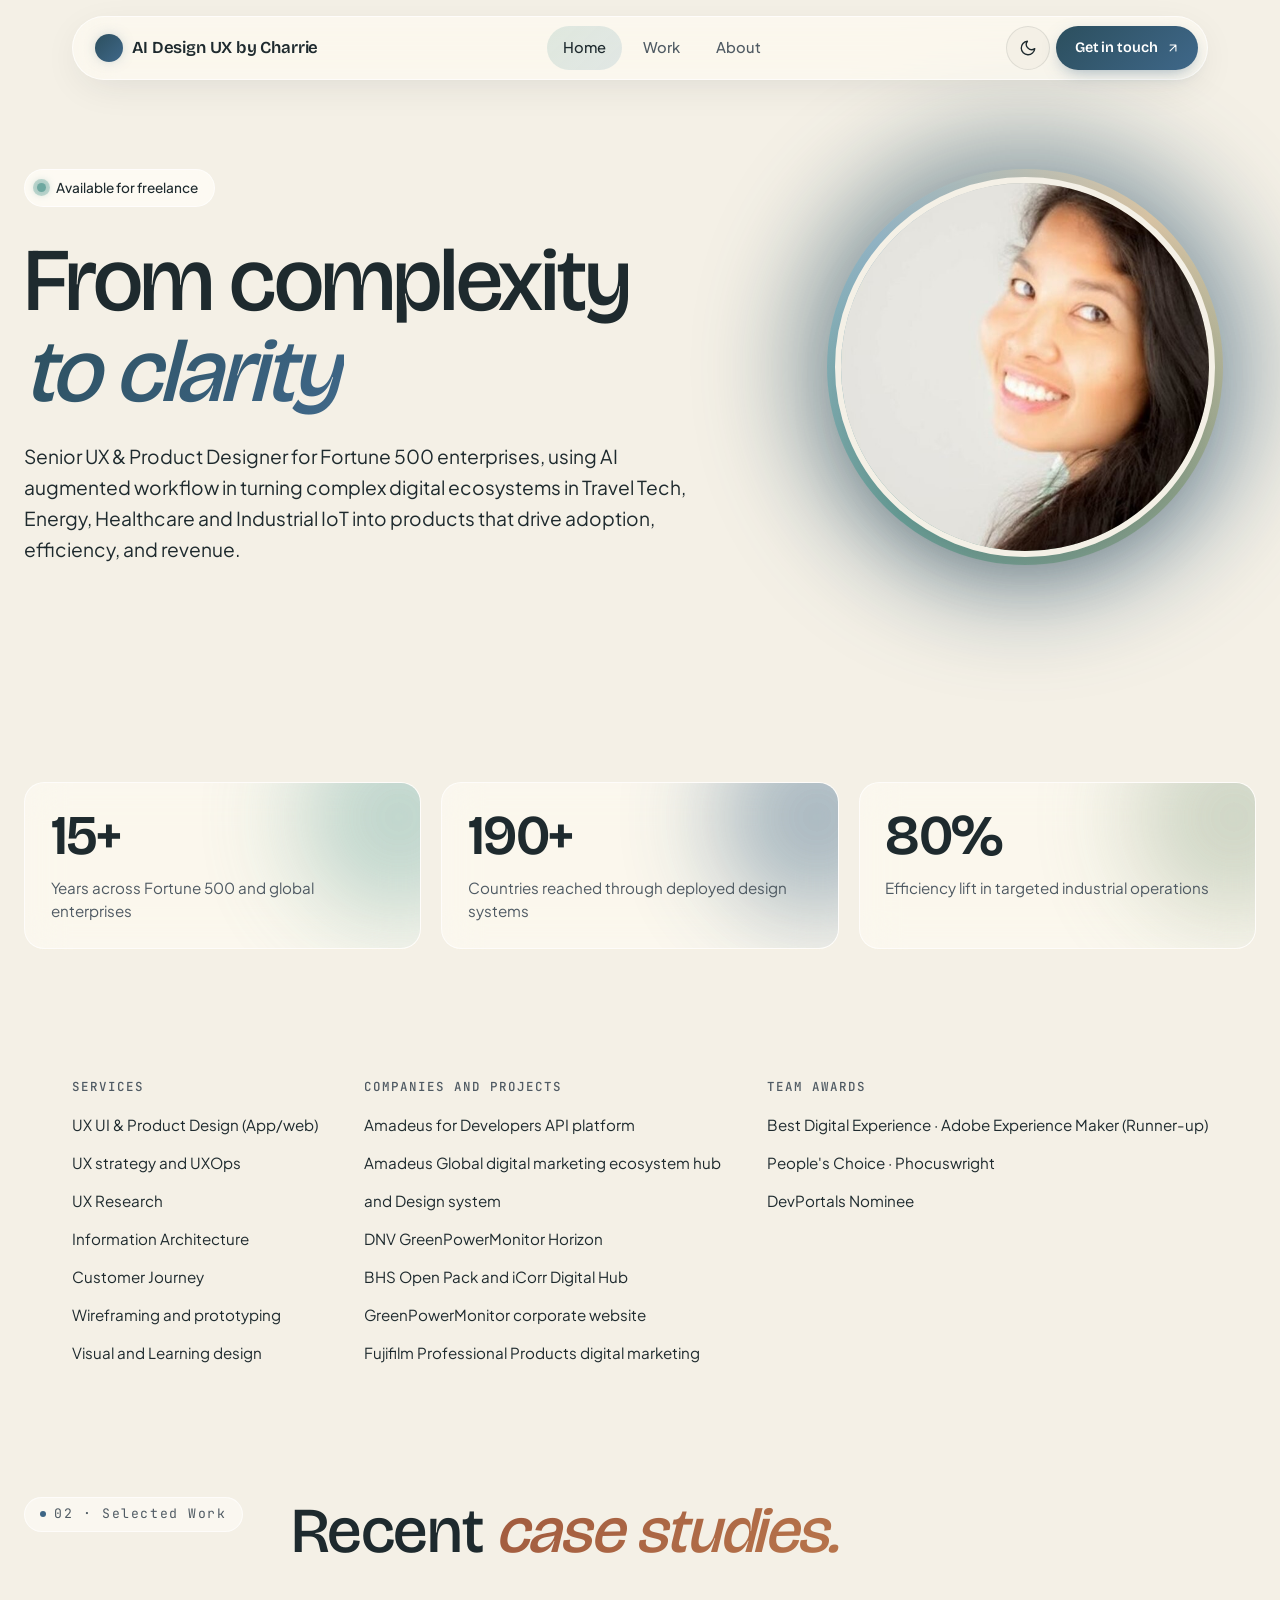
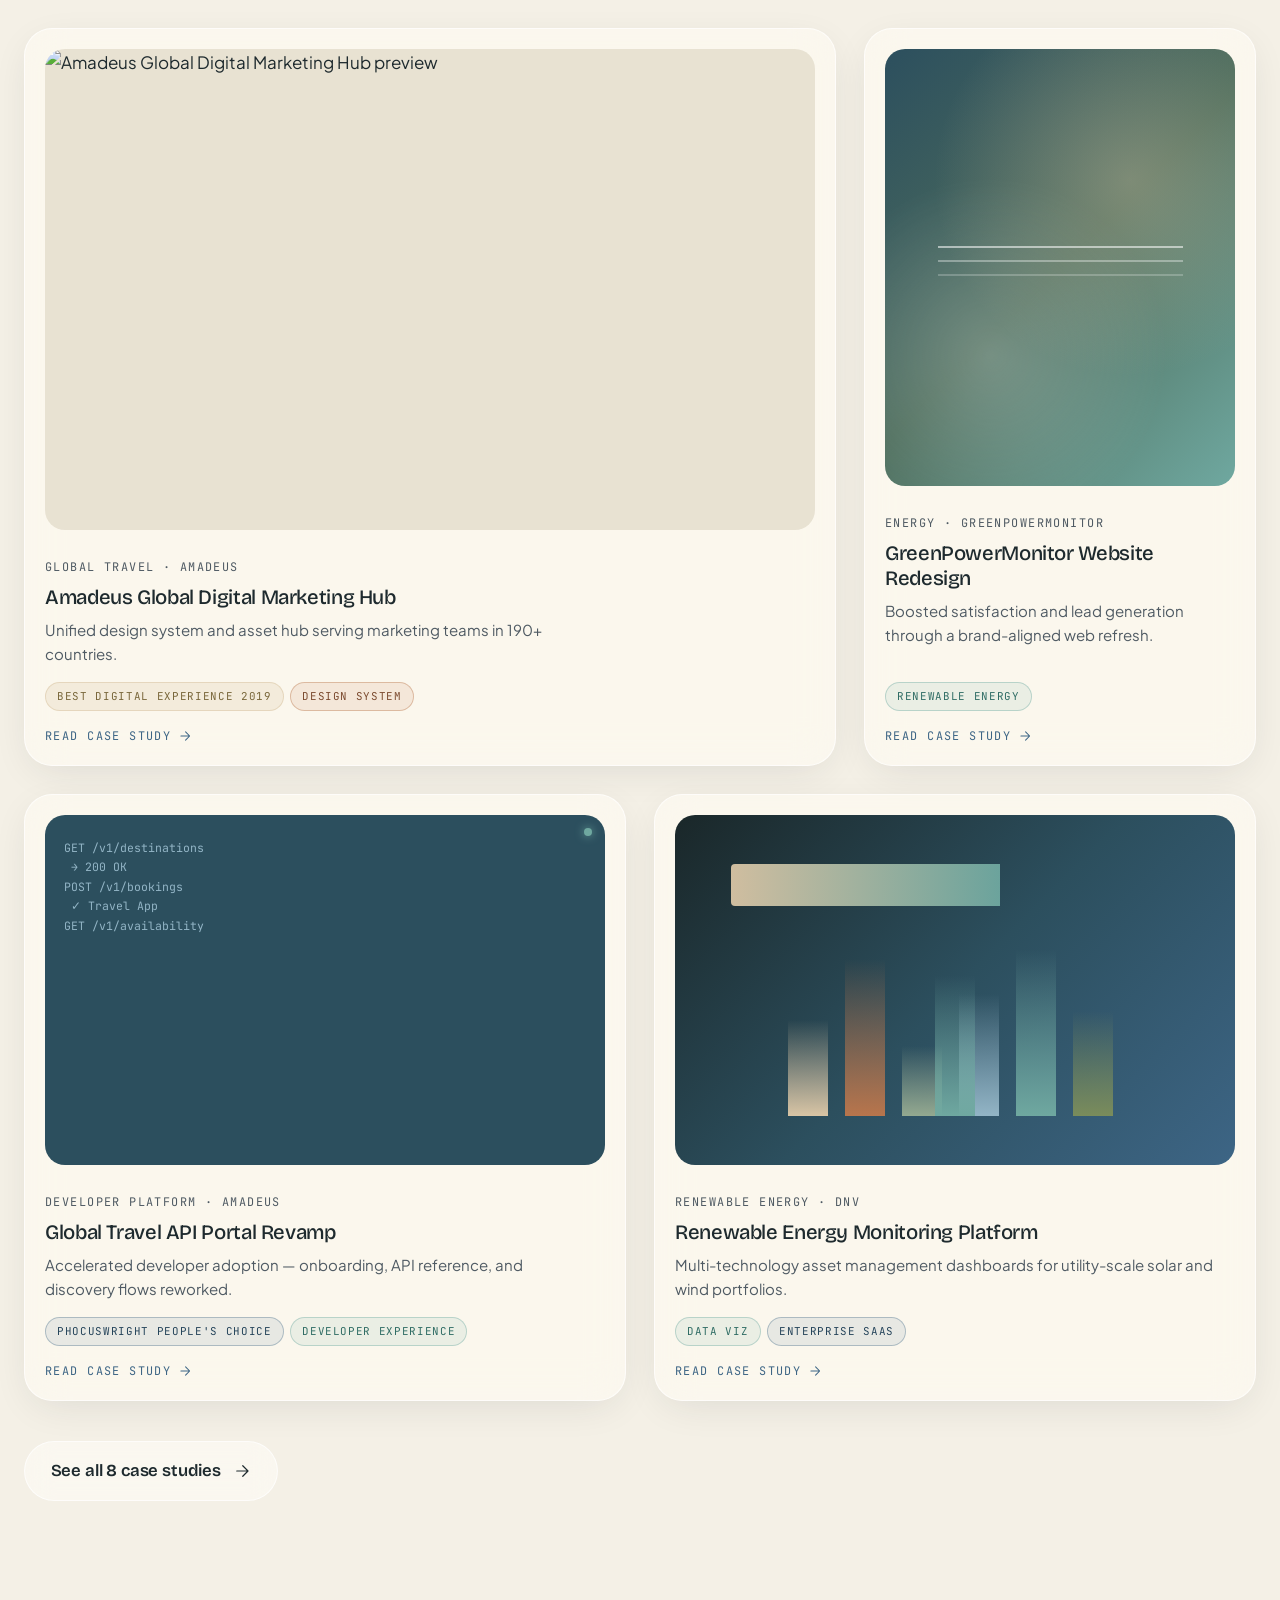
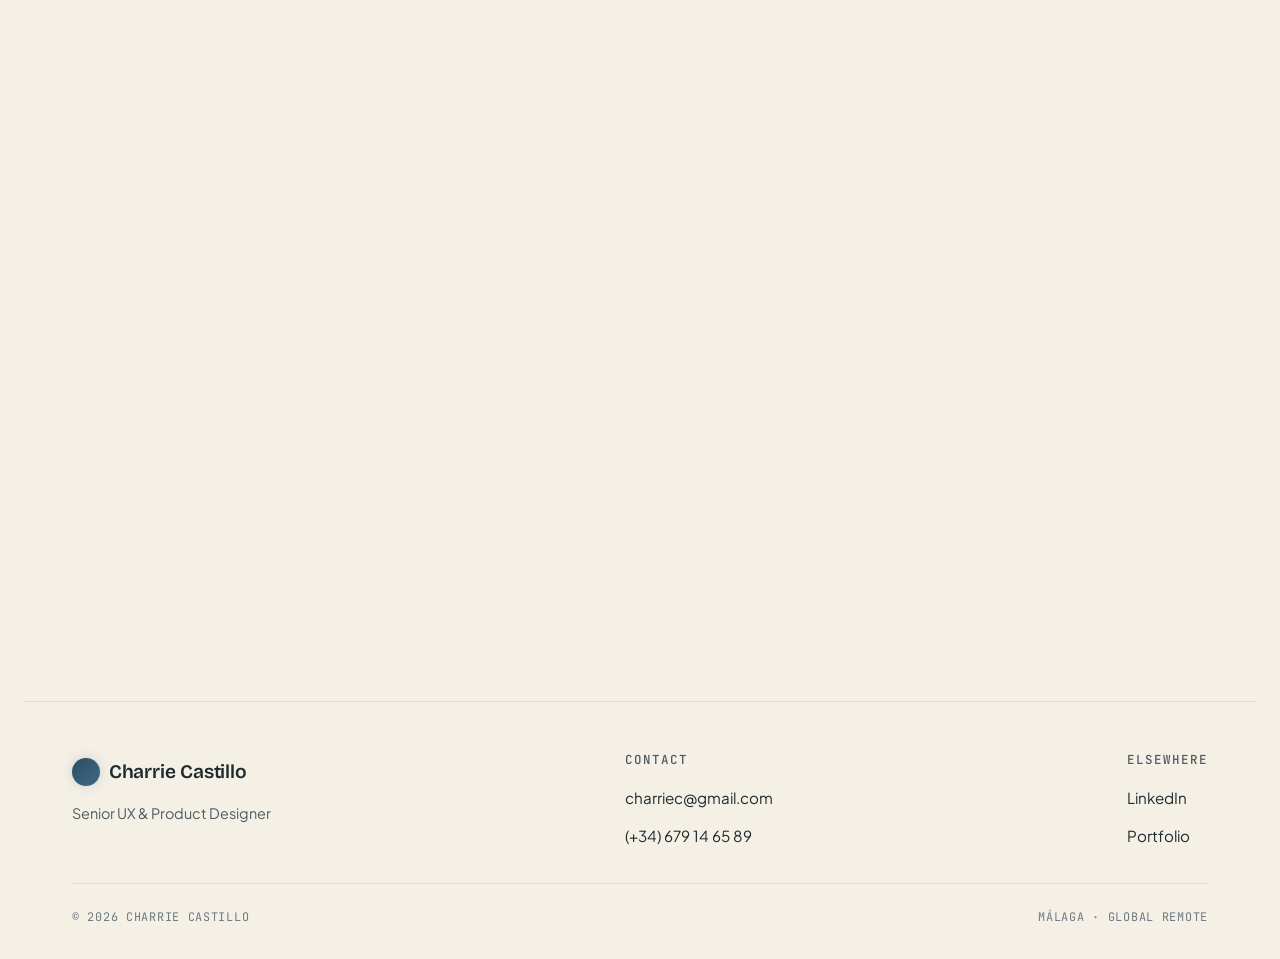
==== commit 65c92581: "Add files via upload" ====
--- a/index.html
+++ b/index.html
@@ -152,7 +152,9 @@
   <div class="work-grid">
 
     <a class="work-card work-card--wide" href="work/amadeus-marketing.html" aria-label="Read case study: Amadeus Global Digital Marketing Hub">
-      <div class="work-card__preview pv-amadeus-marketing" aria-hidden="true"></div>
+      <div class="work-card__preview">
+        <img src="assets/amadeus-marketing.png" alt="Amadeus Global Digital Marketing Hub preview" loading="lazy" />
+      </div>
       <p class="work-card__cat">Global Travel · Amadeus</p>
       <h3 class="work-card__title">Amadeus Global Digital Marketing Hub</h3>
       <p class="work-card__desc">Unified design system and asset hub serving marketing teams in 190+ countries.</p>
--- a/styles.css
+++ b/styles.css
@@ -739,6 +739,13 @@
   margin-bottom: 1.25rem;
   background: var(--bg-soft);
 }
+.work-card__preview img {
+  display: block;
+  width: 100%;
+  height: 100%;
+  object-fit: cover;
+  object-position: center;
+}
 .work-card--narrow .work-card__preview { aspect-ratio: 4 / 5; }
 .work-card--full .work-card__preview { aspect-ratio: 16 / 7; }
 
@@ -1399,6 +1406,13 @@
   margin: 0 0 clamp(3rem, 6vw, 5rem);
   border: 1px solid var(--glass-border);
   box-shadow: 0 30px 60px -20px rgba(30, 42, 46, 0.2);
+}
+.case-image img {
+  display: block;
+  width: 100%;
+  height: 100%;
+  object-fit: cover;
+  object-position: center;
 }
 @media (max-width: 640px) {
   .case-image { aspect-ratio: 4 / 3; border-radius: var(--radius); }
